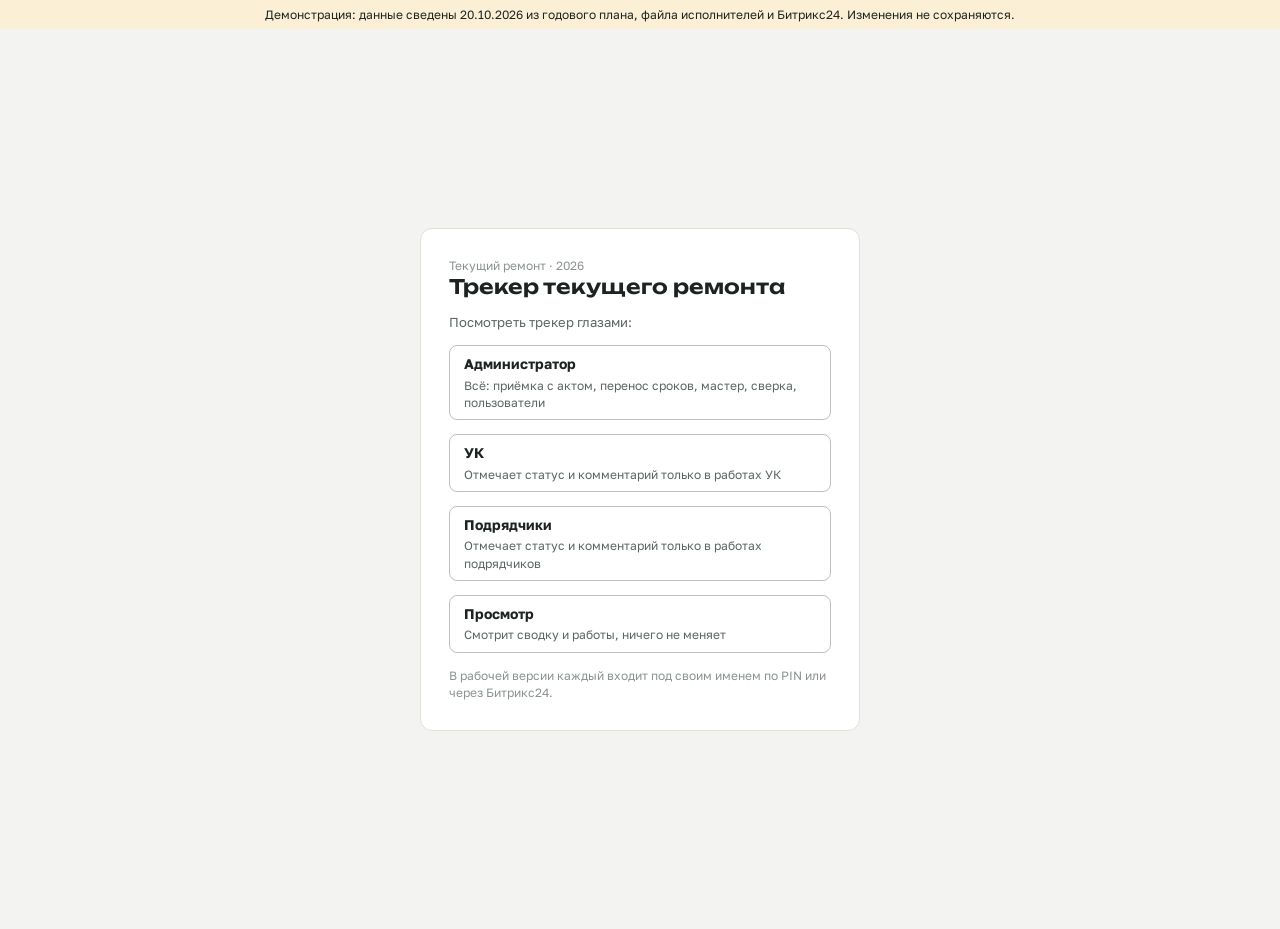
==== gas/Index.html @ 3326c610 "Сводка: стадии работ, где проблемы и кто отстаёт - «Где мы сейчас»: % выполнения и шесть стадий по х" ====
<!DOCTYPE html>
<html lang="ru">
<head>
<base target="_top">
<meta charset="utf-8">
<meta name="viewport" content="width=device-width, initial-scale=1">
<title>Трекер текущего ремонта</title>
<link rel="stylesheet" href="https://fonts.googleapis.com/css2?family=Golos+Text:wght@400;500;600;700&family=Unbounded:wght@500;600&display=swap">
<style>
/* Layout: шапка с вкладками; «Сводка» сверху вниз отвечает на вопросы: где мы (стадии) → где проблемы → когда (месяцы) → кто отстаёт → где (адреса, виды работ); «Работы» — список с быстрыми фильтрами по стадиям, детали в боковой панели */
:root{
  --bg:#f3f4f2; --surface:#fff; --surface-2:#eceeea; --line:#dde1da; --line-strong:#bcc2b8;
  --fg:#1d2420; --muted:#5b665f; --faint:#8a948d;
  --accent:#1f5f8b; --accent-ink:#fff; --accent-soft:#dde9f2;
  /* стадии: метка на графике · текст · подложка. Палитра проверена на различимость соседних стадий, в том числе при дальтонизме */
  --todo:#8b939b; --todo-ink:#4f5860; --todo-bg:#eceef0;
  --prog:#1859a6; --prog-ink:#164f93; --prog-bg:#e1ebf7;
  --noact:#d29b00; --noact-ink:#7f5b00; --noact-bg:#faf0d2;
  --done:#2e7d3a; --done-ink:#256b30; --done-bg:#e0f1e2;
  --winter:#8a5cc2; --winter-ink:#6d45a6; --winter-bg:#efe8f8;
  --attn:#c0392b; --attn-ink:#a8321f; --attn-bg:#fbe5e1;
  --cancel:#a3a8a4; --cancel-ink:#6b716d; --cancel-bg:#eceeec;
  --ex-pto:#4f5f6b; --ex-own:#a9530b; --ex-none:#8a948d;
  --banner:#fbefd6;
  --shadow:0 10px 40px rgba(20,30,25,.18);
  --f-display:"Unbounded","Golos Text",system-ui,sans-serif;
  --f-body:"Golos Text",system-ui,-apple-system,"Segoe UI",Roboto,sans-serif;
}
@media (prefers-color-scheme:dark){:root{
  --bg:#141917; --surface:#1c2320; --surface-2:#252d29; --line:#2f3833; --line-strong:#47524b;
  --fg:#e5ebe7; --muted:#a3ada7; --faint:#77827b; --accent:#6fb0de; --accent-ink:#0d1b25; --accent-soft:#1d3342;
  --todo:#5d6772; --todo-ink:#b4bcc4; --todo-bg:#2a3036; --prog:#4893e3; --prog-ink:#8ec0f5; --prog-bg:#1b2f47;
  --noact:#cfa22e; --noact-ink:#f0cc6a; --noact-bg:#3a2f12; --done:#2a8040; --done-ink:#7fd08c; --done-bg:#1b3520;
  --winter:#8f74d8; --winter-ink:#c4b2f2; --winter-bg:#2c2540; --attn:#d95a49; --attn-ink:#ff9b8c; --attn-bg:#3d1f1b;
  --cancel:#6f7672; --cancel-ink:#a4aba7; --cancel-bg:#2a302c; --ex-pto:#a9b8c3; --ex-own:#f3a35e; --ex-none:#77827b;
  --banner:#3a2d12; --shadow:0 10px 40px rgba(0,0,0,.5); color-scheme:dark}}
*{box-sizing:border-box}
html,body{margin:0}
body{background:var(--bg);color:var(--fg);font:14px/1.45 var(--f-body)}
button,select,input,textarea{font:inherit;color:inherit}
:focus-visible{outline:2px solid var(--accent);outline-offset:2px}
.num{font-variant-numeric:tabular-nums}
.muted{color:var(--muted)} .faint{color:var(--faint)}
[hidden]{display:none!important}

/* shell */
.bar{position:sticky;top:0;z-index:5;background:var(--surface);border-bottom:1px solid var(--line)}
.bar-in{max-width:1200px;margin:0 auto;padding:0 16px;display:flex;align-items:center;gap:16px;min-height:56px}
.brand{font-family:var(--f-display);font-weight:600;font-size:15px;white-space:nowrap}
.tabs{display:flex;gap:2px;overflow-x:auto;flex:1;min-width:0;scrollbar-width:none}
.tabs button{border:0;background:none;padding:18px 12px 16px;cursor:pointer;color:var(--muted);font-weight:500;border-bottom:2px solid transparent;white-space:nowrap}
.tabs button[aria-selected="true"]{color:var(--fg);border-bottom-color:var(--fg)}
.who{display:flex;align-items:center;gap:10px;white-space:nowrap;font-size:13px}
.role{font-size:11px;font-weight:600;padding:2px 8px;border-radius:999px;background:var(--surface-2);color:var(--muted)}
.linkbtn{border:0;background:none;color:var(--accent);cursor:pointer;padding:2px;font-size:13px}
main{max-width:1200px;margin:0 auto;padding:20px 16px 48px}
@media (max-width:720px){.brand{display:none}.who .nm,.who .role{display:none}.bar-in{gap:8px}.tabs button{padding:18px 9px 16px}}

.btn{border:1px solid var(--line-strong);background:var(--surface);padding:8px 14px;border-radius:8px;cursor:pointer;font-weight:500}
.btn.primary{background:var(--accent);border-color:var(--accent);color:var(--accent-ink)}
.btn:disabled{opacity:.55;cursor:not-allowed}
.field{display:flex;flex-direction:column;gap:4px;font-size:12px;color:var(--muted);min-width:0}
.field input,.field select,.field textarea,.ctl{padding:8px 10px;border:1px solid var(--line-strong);border-radius:8px;background:var(--bg);color:var(--fg);width:100%;min-width:0}
.field textarea{min-height:84px;resize:vertical}

/* login */
.login{min-height:100vh;display:grid;place-items:center;padding:16px}
.login-card{width:100%;max-width:360px;background:var(--surface);border:1px solid var(--line);border-radius:12px;padding:28px;display:flex;flex-direction:column;gap:14px}
.login h1{font-family:var(--f-display);font-weight:600;font-size:20px;margin:0;line-height:1.2}
.err{color:var(--attn-ink);font-size:13px;min-height:18px}
.hint{font-size:12px;color:var(--faint)}

/* цвета стадий и исполнителей: --c метка, --ci текст, --cb подложка */
.g-todo{--c:var(--todo);--ci:var(--todo-ink);--cb:var(--todo-bg)} .g-prog{--c:var(--prog);--ci:var(--prog-ink);--cb:var(--prog-bg)}
.g-noact{--c:var(--noact);--ci:var(--noact-ink);--cb:var(--noact-bg)} .g-done{--c:var(--done);--ci:var(--done-ink);--cb:var(--done-bg)}
.g-winter{--c:var(--winter);--ci:var(--winter-ink);--cb:var(--winter-bg)} .g-attn{--c:var(--attn);--ci:var(--attn-ink);--cb:var(--attn-bg)}
.g-cancel{--c:var(--cancel);--ci:var(--cancel-ink);--cb:var(--cancel-bg)}
.e-pto{--ci:var(--ex-pto)} .e-own{--ci:var(--ex-own)} .e-none{--ci:var(--ex-none)}
.fill{background:var(--c)}
.pill{display:inline-flex;align-items:center;gap:6px;border-radius:999px;padding:3px 10px;font-size:12px;font-weight:600;white-space:nowrap;color:var(--ci);background:var(--cb)}
.pill.dot::before{content:"";width:8px;height:8px;border-radius:50%;background:var(--c)}
.tag{font-size:11px;font-weight:600;color:var(--ci)}
.chkpill{font-size:10px;font-weight:600;border:1px dashed var(--line-strong);color:var(--muted);border-radius:999px;padding:0 7px;white-space:nowrap}
.bad{color:var(--attn-ink);font-weight:600}

/* сводка */
.head{display:flex;flex-wrap:wrap;justify-content:space-between;align-items:baseline;gap:8px 16px;margin-bottom:16px}
.head h2{font-family:var(--f-display);font-weight:500;font-size:20px;margin:0}
.seg{display:inline-flex;border:1px solid var(--line-strong);border-radius:8px;overflow:hidden;flex-wrap:wrap}
.seg button{border:0;background:transparent;padding:6px 12px;cursor:pointer;font-size:13px}
.seg button[aria-pressed="true"]{background:var(--fg);color:var(--bg)}
.card{background:var(--surface);border:1px solid var(--line);border-radius:10px;padding:16px;min-width:0}
.card+.card,.grid2+.card,.card+.grid2,.grid2+.grid2{margin-top:12px}
.card h3{margin:0;font-size:15px;font-weight:600;display:flex;flex-wrap:wrap;justify-content:space-between;align-items:baseline;gap:4px 12px}
.card h3 span{font-weight:400;color:var(--muted);font-size:12px}
.card .sub{font-size:12px;color:var(--muted);margin:2px 0 12px}
.grid2{display:grid;grid-template-columns:repeat(2,minmax(0,1fr));gap:12px}
.grid2>.card{margin-top:0}
@media (max-width:860px){.grid2{grid-template-columns:1fr}}
.hero-top{display:flex;flex-wrap:wrap;justify-content:space-between;align-items:flex-end;gap:8px 20px;margin:10px 0 14px}
.hero-l{display:flex;align-items:baseline;gap:12px;flex-wrap:wrap}
.hero-big{font-family:var(--f-display);font-size:34px;font-weight:500;line-height:1;font-variant-numeric:tabular-nums}
.hero-txt{font-size:14px;max-width:60ch}
.money{font-size:12px;color:var(--muted)}
.pipe{display:flex;gap:2px;height:28px}
.pipe span{min-width:4px;background:var(--c)}
.pipe span:first-child{border-radius:6px 0 0 6px} .pipe span:last-child{border-radius:0 6px 6px 0}
.pipe .gap{flex:0 0 8px;background:transparent;min-width:0}
.stages{display:grid;grid-template-columns:repeat(4,minmax(0,1fr)) repeat(2,minmax(0,.85fr));column-gap:22px;row-gap:10px;margin-top:12px}
.stage{position:relative;text-align:left;border:1px solid var(--line);background:var(--surface);border-radius:10px;padding:10px 12px;cursor:pointer;display:flex;flex-direction:column;gap:1px;min-width:0}
.stage:hover{border-color:var(--c)}
.stage.side{border-style:dashed}
.stage.arrow::after{content:"→";position:absolute;right:-18px;top:50%;transform:translateY(-50%);color:var(--faint);font-size:15px}
.stage .sh{display:flex;align-items:center;gap:6px;font-size:12px;font-weight:600;color:var(--ci)}
.stage .sh i{width:10px;height:10px;border-radius:3px;background:var(--c);flex:none}
.stage .sn{font-family:var(--f-display);font-size:24px;font-weight:500;font-variant-numeric:tabular-nums;line-height:1.2}
.stage .sp{font-size:12px;color:var(--muted)}
.stage .sx{font-size:12px;font-weight:600;color:var(--attn-ink);min-height:18px}
.stage .sx.ok{color:var(--muted);font-weight:400}
@media (max-width:900px){.stages{grid-template-columns:repeat(2,minmax(0,1fr));column-gap:10px}.stage.arrow::after{display:none}}
.note{font-size:12px;color:var(--faint);margin:10px 0 0}
.plist{list-style:none;margin:0;padding:0}
.plist li{display:grid;grid-template-columns:4px 56px minmax(0,1fr) auto;gap:12px;align-items:center;padding:10px 10px 10px 0;border-top:1px solid var(--line);cursor:pointer}
.plist li:first-child{border-top:0}
.plist li:hover{background:var(--surface-2)}
.plist .sv{align-self:stretch;border-radius:2px;background:var(--c)}
.plist .pn{font-family:var(--f-display);font-size:20px;font-weight:500;text-align:right;font-variant-numeric:tabular-nums}
.plist .pt{min-width:0} .plist .pt b{display:block;font-size:13px;font-weight:600} .plist .pt span{font-size:12px;color:var(--muted)}
.plist .pa{font-size:12px;color:var(--accent);white-space:nowrap}
.sev-high{--c:var(--attn)} .sev-mid{--c:var(--noact)} .sev-low{--c:var(--todo)}
@media (max-width:560px){.plist .pa{display:none}.plist li{grid-template-columns:4px 44px minmax(0,1fr);gap:10px}}
.mrow{display:grid;grid-template-columns:168px minmax(0,1fr) 104px;gap:10px;align-items:center;padding:6px 4px;cursor:pointer;border-radius:6px}
.mrow:hover{background:var(--surface-2)}
.mrow .ml{font-size:13px;display:flex;align-items:center;gap:6px;white-space:nowrap;min-width:0}
.mb{font-size:10px;font-weight:600;padding:1px 7px;border-radius:999px;font-style:normal}
.mb.late{color:var(--attn-ink);background:var(--attn-bg)} .mb.now{color:var(--prog-ink);background:var(--prog-bg)}
.mb.ok{color:var(--done-ink);background:var(--done-bg)} .mb.next{color:var(--muted);background:var(--surface-2)} .mb.wait{color:var(--noact-ink);background:var(--noact-bg)}
.mrow .mv{font-size:12px;color:var(--muted);text-align:right;font-variant-numeric:tabular-nums}
@media (max-width:560px){.mrow{grid-template-columns:120px minmax(0,1fr) 72px}.mrow .mv span{display:none}}
.stack{display:flex;gap:2px;height:14px}
.stack span{height:100%;min-width:3px;background:var(--c)}
.stack span:first-child{border-radius:4px 0 0 4px} .stack span:last-child{border-radius:0 4px 4px 0} .stack span:only-child{border-radius:4px}
.legend{display:flex;flex-wrap:wrap;gap:4px 12px;margin-top:10px;font-size:11px;color:var(--muted)}
.legend i{display:inline-block;width:9px;height:9px;border-radius:2px;margin-right:4px;vertical-align:-1px;background:var(--c)}
.tscroll{overflow-x:auto;margin:0 -4px}
.wt{width:100%;border-collapse:collapse;font-size:13px;min-width:780px}
.wt th{font-size:11px;font-weight:600;color:var(--muted);text-align:right;padding:6px 8px;border-bottom:1px solid var(--line);white-space:nowrap;vertical-align:bottom}
.wt th i{display:inline-block;width:8px;height:8px;border-radius:2px;background:var(--c);margin-right:4px}
.wt th:first-child,.wt td:first-child{text-align:left}
.wt td{padding:8px;border-bottom:1px solid var(--line);text-align:right;font-variant-numeric:tabular-nums;white-space:nowrap}
.wt tbody tr{cursor:pointer} .wt tbody tr:hover{background:var(--surface-2)}
.wt .z{color:var(--faint)}
@media (max-width:640px){.wt{min-width:0}.wt .st{display:none}.wt th,.wt td{padding:8px 5px}.wt th,.wt td:first-child{white-space:normal}.wt .pbar{gap:6px}.wt .pbar i{width:30px}}
.pbar{display:inline-flex;align-items:center;gap:8px} .pbar i{display:inline-block;width:64px;height:6px;border-radius:3px;background:var(--surface-2);overflow:hidden}
.pbar i b{display:block;height:100%;background:var(--done)}
.hbar{display:grid;grid-template-columns:minmax(0,170px) minmax(0,1fr) 34px;gap:10px;align-items:center;padding:5px 0;cursor:pointer}
.hbar .lbl{font-size:13px;white-space:nowrap;overflow:hidden;text-overflow:ellipsis}
.hbar:hover .lbl{color:var(--accent)}
.hbar .tr{height:10px}
.hbar .tr i{display:block;height:100%;background:var(--attn);border-radius:0 4px 4px 0;min-width:3px}
.hbar .val{font-size:12px;text-align:right;color:var(--muted);font-variant-numeric:tabular-nums}
.alist{list-style:none;margin:0;padding:0}
.alist li{display:flex;justify-content:space-between;gap:10px;padding:8px 0;border-top:1px solid var(--line);cursor:pointer;align-items:center}
.alist li:first-child{border-top:0}
.alist li:hover .a{color:var(--accent)}
.alist .a{font-weight:500;min-width:0;overflow:hidden;text-overflow:ellipsis;white-space:nowrap}
.alist .m{font-size:12px;color:var(--muted);white-space:nowrap}
@media (max-width:560px){.hbar{grid-template-columns:minmax(0,120px) minmax(0,1fr) 30px}.alist li{flex-direction:column;align-items:flex-start;gap:4px}.alist .a{max-width:100%}}
.tip{position:fixed;z-index:30;pointer-events:none;background:var(--fg);color:var(--bg);font-size:12px;padding:5px 8px;border-radius:6px;white-space:nowrap}

.hrow{display:flex;flex-wrap:wrap;justify-content:space-between;align-items:center;gap:8px 12px}

/* работы */
.filters{display:flex;flex-wrap:wrap;gap:8px;align-items:center;margin-bottom:10px}
.filters .ctl{width:auto;flex:0 1 auto}
.filters .search{flex:1 1 220px}
.chips{display:flex;flex-wrap:wrap;gap:6px;margin:0 0 10px}
.chip{display:inline-flex;align-items:center;gap:6px;border:1px solid var(--line-strong);background:var(--surface);border-radius:999px;padding:4px 10px;font-size:12px;cursor:pointer;color:var(--fg)}
.chip i{width:8px;height:8px;border-radius:50%;background:var(--c)}
.chip b{font-weight:600;font-variant-numeric:tabular-nums;color:var(--muted)}
.chip[aria-pressed="true"]{background:var(--fg);color:var(--bg);border-color:var(--fg)} .chip[aria-pressed="true"] b{color:var(--bg)}
.fpills{display:flex;flex-wrap:wrap;gap:6px;margin:0 0 10px}
.fpill{display:inline-flex;align-items:center;gap:4px;font-size:12px;background:var(--accent-soft);color:var(--fg);border-radius:999px;padding:3px 4px 3px 10px}
.fpill button{border:0;background:none;cursor:pointer;color:var(--muted);font-size:15px;line-height:1;padding:0 5px}
.chk{display:inline-flex;gap:6px;align-items:center;font-size:13px;cursor:pointer;user-select:none}
.count{display:flex;justify-content:space-between;align-items:center;gap:8px;font-size:13px;color:var(--muted);margin-bottom:8px}
.list{background:var(--surface);border:1px solid var(--line);border-radius:10px;overflow:hidden}
.wr{display:grid;grid-template-columns:4px minmax(0,1fr) auto;gap:12px;align-items:center;padding:10px 14px 10px 0;border-top:1px solid var(--line);cursor:pointer}
.wr:first-child{border-top:0}
.wr:hover{background:var(--surface-2)}
.wr .sev{align-self:stretch;background:var(--c)}
.wr .a{font-weight:600;font-size:13px}
.wr .w{color:var(--muted);font-size:13px;overflow:hidden;text-overflow:ellipsis;white-space:nowrap}
.wr .r{display:flex;flex-direction:column;align-items:flex-end;gap:3px}
.wr .od{font-size:11px;color:var(--attn-ink);font-weight:600}
.wr .al{font-size:11px;color:var(--noact-ink);font-weight:600}
.lock{font-size:11px;color:var(--faint)}
.more{display:block;width:100%;padding:12px;border:0;border-top:1px solid var(--line);background:none;color:var(--accent);cursor:pointer;font-weight:500}
.empty{padding:32px;text-align:center;color:var(--muted)}

/* панель работы */
.scrim{position:fixed;inset:0;background:rgba(10,15,12,.35);z-index:20}
.drawer{position:fixed;top:0;right:0;bottom:0;width:min(460px,100%);background:var(--surface);z-index:21;box-shadow:var(--shadow);display:flex;flex-direction:column}
.dh{display:flex;justify-content:space-between;align-items:flex-start;gap:12px;padding:18px 20px;border-bottom:1px solid var(--line)}
.dh h3{margin:0;font-size:16px;line-height:1.3}
.dh .x{border:0;background:none;font-size:22px;line-height:1;cursor:pointer;color:var(--muted);padding:0 4px}
.db{padding:18px 20px;overflow-y:auto;display:flex;flex-direction:column;gap:16px;flex:1}
.steps{display:flex;list-style:none;margin:0;padding:0;gap:4px}
.steps li{flex:1;font-size:11px;color:var(--faint);text-align:center;position:relative;padding-top:12px}
.steps li::before{content:"";position:absolute;top:0;left:0;right:0;height:6px;border-radius:3px;background:var(--surface-2)}
.steps li.past::before,.steps li.cur::before{background:var(--c)}
.steps li.cur{color:var(--fg);font-weight:600}
.stop{border-radius:10px;padding:10px 12px;font-size:13px;background:var(--cb);color:var(--ci)}
.dl{display:grid;grid-template-columns:110px minmax(0,1fr);gap:6px 12px;font-size:13px;margin:0}
.dl dt{color:var(--muted)} .dl dd{margin:0;word-break:break-word}
.box{border:1px solid var(--line);border-radius:10px;padding:14px;display:flex;flex-direction:column;gap:12px}
.box.chkbox{border-style:dashed;border-color:var(--line-strong);background:var(--surface-2)}
.box h4{margin:0;font-size:13px}
.hist{list-style:none;margin:0;padding:0;font-size:12px;display:flex;flex-direction:column;gap:6px;color:var(--muted)}
.df{padding:14px 20px;border-top:1px solid var(--line);display:flex;gap:8px;align-items:center}
.df .msg{font-size:12px;color:var(--muted);margin-left:auto}

/* вопросы, журнал, пользователи */
.ilist{list-style:none;margin:0;padding:0}
.ilist li{display:grid;grid-template-columns:22px minmax(0,1fr);gap:10px;padding:14px 16px;border-top:1px solid var(--line)}
.ilist li:first-child{border-top:0}
.ilist .t{font-size:13px}
.ilist .done .t{color:var(--faint);text-decoration:line-through}
.ilist .meta{font-size:12px;color:var(--muted);margin-top:4px;display:flex;flex-wrap:wrap;gap:4px 12px}
.loglist li{grid-template-columns:minmax(0,1fr)}
.utable{width:100%;border-collapse:collapse;font-size:13px}
.utable th,.utable td{text-align:left;padding:10px 14px;border-top:1px solid var(--line)}
.utable th{font-size:11px;text-transform:uppercase;letter-spacing:.05em;color:var(--muted);border-top:0}
.uform{display:grid;grid-template-columns:repeat(5,minmax(0,1fr)) auto;gap:10px;align-items:end;margin-top:12px}
@media (max-width:760px){.uform,#qf{grid-template-columns:1fr 1fr!important}}
.toast{position:fixed;left:50%;bottom:20px;transform:translateX(-50%);background:var(--fg);color:var(--bg);padding:8px 14px;border-radius:8px;font-size:13px;z-index:40}
.demo{background:var(--banner);color:var(--fg);font-size:12px;text-align:center;padding:6px 16px}
@media (prefers-reduced-motion:reduce){*{transition:none!important}}
</style>
</head>
<body>
<div id="root"></div>
<div class="tip" id="tip" hidden></div>
<script>window.BOOT=<?!= BOOT ?>;</script>
<script>
(function(){
"use strict";
/* ---------- справочники ---------- */
// стадии работы по ходу: не начато → в работе → выполнено, ждёт акта → принято с актом; вне хода: на зиму, нужно решение, снято
const GROUPS=[
  ["todo","Не начато",["Не начато","Передано исполнителю"]],
  ["prog","В работе",["В работе","На контроле","Материал заказан"]],
  ["noact","Выполнено, ждёт акта",["Выполнено, акта нет"]],
  ["done","Принято с актом",["Принято, акт есть"]],
  ["winter","Отложено на зиму",["Отложено на зиму"]],
  ["attn","Нужно решение",["Нужно решение","Требует уточнения","Нет статуса","Вопрос капремонта","Голосование ОСС"]],
  ["cancel","Снято с плана",["Снято"]]];
const ORDER=["todo","prog","noact","done","winter","attn"];
const SHORT={todo:"Не начато",prog:"В работе",noact:"Ждёт акта",done:"Принято",winter:"На зиму",attn:"Нужно решение",cancel:"Снято"};
const G_OF={}; GROUPS.forEach(g=>g[2].forEach(s=>G_OF[s]=g[0]));
const G_NAME={}; GROUPS.forEach(g=>G_NAME[g[0]]=g[1]);
const ADMIN_ONLY=["Принято, акт есть","Снято"];
const EXS=["УК","Подрядчики","Не распределено"];
const EX_CLS={"Подрядчики":"e-pto","УК":"e-own","Не распределено":"e-none"};
const MN=["Январь","Февраль","Март","Апрель","Май","Июнь","Июль","Август","Сентябрь","Октябрь","Ноябрь","Декабрь"];
const MNG=["января","февраля","марта","апреля","мая","июня","июля","августа","сентября","октября","ноября","декабря"];
const mfrom=m=>{const p=String(m||"").split("-");return p.length===2?MNG[+p[1]-1]:m||"";};
const mname=m=>{const p=String(m||"").split("-");return p.length===2?MN[+p[1]-1]+(p[0]!==String(new Date().getFullYear())?" "+p[0]:""):m||"—";};
const mend=m=>{const p=m.split("-");if(p.length!==2)return"";const d=new Date(+p[0],+p[1],0);return p[0]+"-"+p[1]+"-"+String(d.getDate()).padStart(2,"0");};
const mshift=(m,k)=>{const p=m.split("-");const d=new Date(+p[0],+p[1]-1+k,1);return d.getFullYear()+"-"+String(d.getMonth()+1).padStart(2,"0");};
let MONTHS=[];
function buildMonths(){const set=new Set(S.items.map(i=>i.month).filter(Boolean));const cur=TODAY.slice(0,7);for(let k=-1;k<=3;k++)set.add(mshift(cur,k));
  MONTHS=[...set].sort().map(m=>[m,mname(m)]);}
const ROLES=["Администратор","УК","Подрядчики","Просмотр"];
const pad=n=>String(n).padStart(2,"0");
const TODAY=(d=>d.getFullYear()+"-"+pad(d.getMonth()+1)+"-"+pad(d.getDate()))(new Date());

const esc=s=>s==null?"":String(s).replace(/[&<>"']/g,c=>({"&":"&amp;","<":"&lt;",">":"&gt;",'"':"&quot;","'":"&#39;"}[c]));
const money=n=>n?Math.round(n).toLocaleString("ru-RU")+" ₽":"—";
const mshort=n=>n>=1e6?(n/1e6).toLocaleString("ru-RU",{maximumFractionDigits:1})+" млн ₽":n>=1e3?Math.round(n/1e3)+" тыс ₽":money(n);
const plural=(n,a,b,c)=>{const m=n%10,h=n%100;return m===1&&h!==11?a:m>=2&&m<=4&&(h<12||h>14)?b:c;};
const days=(a,b)=>Math.round((new Date(b+"T00:00:00")-new Date(a+"T00:00:00"))/864e5);
const when=ms=>{if(!ms)return"";const d=new Date(ms);return pad(d.getDate())+"."+pad(d.getMonth()+1)+" "+pad(d.getHours())+":"+pad(d.getMinutes());};
const $=id=>document.getElementById(id);

/* ---------- сервер: Apps Script или демо ---------- */
const REAL=typeof google!=="undefined"&&google.script&&google.script.run;
const BOOT=window.BOOT||null, IN_BX=!!(BOOT&&BOOT.bitrix);
function call(fn,...args){
  if(REAL)return new Promise((res,rej)=>google.script.run.withSuccessHandler(res).withFailureHandler(e=>rej(e&&e.message?e:new Error(String(e))))[fn](...args));
  return new Promise((res,rej)=>setTimeout(()=>{try{res(JSON.parse(JSON.stringify(DEMO[fn](...args))));}catch(e){rej(e);}},120));
}
const DEMO=(function(){
  const seed=window.DEMO_SEED; if(!seed)return {};
  const users=[{name:"Администратор",role:"Администратор",active:true},{name:"Филимонов",role:"УК",active:true},{name:"ПТО (подрядчики)",role:"Подрядчики",active:true},{name:"Руководитель",role:"Просмотр",active:true}];
  const items=seed.items.map(x=>Object.assign({note:"",at:null,by:"",act:"",doneAt:null,month0:x.month},x));
  const issues=seed.issues.map((x,i)=>({num:i+1,text:x.text,resp:x.resp,term:x.term,ref:x.ref||"",done:false}));
  const log=[]; let rev=1; const sess={};
  const auth=t=>{const u=sess[t];if(!u)throw new Error("SESSION_EXPIRED");return u;};
  const can=(u,it)=>u.role==="Администратор"||(u.role==="УК"&&it.ex==="УК")||(u.role==="Подрядчики"&&it.ex==="Подрядчики");
  const L=(u,it,what,from,to)=>log.unshift({at:Date.now(),by:u.name,key:it.key,addr:it.addr,work:it.work,what,from:String(from==null?"":from),to:String(to==null?"":to)});
  return{
    getLoginNames:()=>users.filter(u=>u.active).map(u=>u.name),
    login(name,pin){const u=users.find(x=>x.name===name&&x.active);if(!u||pin!=="1111")throw new Error("Неверное имя или PIN.");const t="t"+Math.random();sess[t]={name:u.name,role:u.role};return{token:t,user:sess[t]};},
    logout(t){delete sess[t];return true;},
    bootstrap(t){return{user:auth(t),rev,asof:seed.generated,items,issues,log:log.slice(0,60)};},
    getRev(t){auth(t);return rev;},
    updateWork(t,key,p){const u=auth(t),it=items.find(x=>x.key===key),adm=u.role==="Администратор";if(!can(u,it))throw new Error("У вас нет прав менять эту работу.");
      const now=Date.now(),DONE=["Выполнено, акта нет","Принято, акт есть"];
      if(["ex","month","fsum","act","master","check"].some(k=>p[k]!=null)&&!adm)throw new Error("Исполнителя, месяц, факт и акт меняет только администратор.");
      if(p.status!=null&&p.status!==it.status){if(!adm&&(ADMIN_ONLY.includes(p.status)||ADMIN_ONLY.includes(it.status)))throw new Error("Принимает работу и снимает её с плана только администратор.");
        L(u,it,"Статус",it.status,p.status);if(DONE.includes(p.status)&&!DONE.includes(it.status))it.doneAt=now;if(!DONE.includes(p.status))it.doneAt=null;it.status=p.status;}
      if(p.note!=null&&p.note.trim()!==it.note){L(u,it,"Комментарий",it.note,p.note.trim());it.note=p.note.trim();}
      if(p.ex!=null&&p.ex!==it.ex){L(u,it,"Исполнитель",it.ex,p.ex);it.ex=p.ex;}
      if(p.month!=null&&p.month!==it.month){L(u,it,"Перенос срока",it.month,p.month);it.month0=it.month0||it.month;it.month=p.month;}
      if(p.fsum!=null&&String(p.fsum)!==String(it.fsum||"")){L(u,it,"Факт, ₽",it.fsum,p.fsum);it.fsum=p.fsum===""?null:Number(p.fsum);}
      if(p.act!=null&&p.act.trim()!==(it.act||"")){L(u,it,"Акт",it.act,p.act.trim());it.act=p.act.trim();}
      if(p.master!=null&&p.master.trim()!==(it.master||"")){L(u,it,"Мастер участка",it.master,p.master.trim());it.master=p.master.trim();}
      if(p.check!=null&&p.check!==(it.check||"")){L(u,it,"Сверка",it.check,p.check||"сверено");it.check=p.check;}
      it.at=now;it.by=u.name;rev++;return it;},
    getHistory(t,key){auth(t);return log.filter(l=>l.key===key);},
    addWork(t,w){const u=auth(t);if(u.role!=="Администратор")throw new Error("Только администратор.");if(!w.addr||!w.work)throw new Error("Укажите адрес и вид работы.");
      const it={key:"n"+Date.now(),row:null,month:w.month,addr:w.addr,uk:w.uk||"",work:w.work,cat:"Добавлено вручную",basis:w.basis||"",sum:Number(w.sum)||null,fsum:null,ex:w.ex,status:"Не начато",note:"",src:"",kr:"",at:Date.now(),by:u.name};
      items.push(it);log.unshift({at:it.at,by:u.name,key:it.key,addr:it.addr,work:it.work,what:"Добавлена работа",from:"",to:it.ex});rev++;return it;},
    addIssue(t,q){const u=auth(t);if(u.role!=="Администратор")throw new Error("Только администратор.");issues.push({num:issues.length+1,text:q.text,resp:q.resp||"",term:q.term||"",ref:"",done:false});rev++;return issues;},
    setIssue(t,num,done){const u=auth(t);if(u.role!=="Администратор")throw new Error("Только администратор.");const i=issues.find(x=>x.num===num);i.done=done;i.by=u.name;i.at=Date.now();rev++;return true;},
    listUsers(t){auth(t);return users.map(u=>Object.assign({hasPin:true,bxId:""},u));},
    saveUser(t,u){auth(t);const ex=users.find(x=>x.name===(u.oldName||u.name));if(ex)Object.assign(ex,{name:u.name,role:u.role,active:u.active,bxId:u.bxId||""});else users.push({name:u.name,role:u.role,active:u.active,bxId:u.bxId||""});return this.listUsers(t);}
  };
})();

/* ---------- состояние ---------- */
let S={token:null,user:null,items:[],issues:[],log:[],rev:0,asof:""};
let V={tab:"dash",scope:"mine",q:"",month:"",ex:"",show:"open",flag:"",addr:"",cat:"",master:"",uk:"",limit:40,drawer:null,who:"ex"};
const RESET={q:"",month:"",ex:"",show:"open",flag:"",addr:"",cat:"",master:"",uk:"",limit:40};
const isDone=i=>i.g==="done"||i.g==="noact";
// быстрые отборы в списке работ
const SHOWS=[["open","Открытые"],["od","Просроченные"],["attn","Нужно решение"],["todo","Не начато"],["prog","В работе"],["noact","Ждёт акта"],["done","Принято"],["winter","На зиму"],["cancel","Снято"],["all","Все"]];
const showOK=(i,s)=>s==="all"||(s==="open"?!i.closed:s==="od"?i.overdue>0:i.g===s);
const FLAGS={
  od:["только просроченные",i=>i.overdue>0],
  actlate:["акт задерживается с прошлых месяцев",i=>i.actlate],
  chk:["требуют сверки источников",i=>!!i.check],
  bxstale:["выполнено, а в Битрикс24 «Запланировано»",i=>isDone(i)&&i.bxStage==="Запланировано"],
  nobx:["нет карточки в Битрикс24",i=>!i.bxStage&&!i.bxDates]};
// разрезы таблицы «Кто отстаёт»: заголовок, значение, как показать, подпись вкладки
const WHO={
  ex:["Исполнитель",i=>i.ex,k=>k,"Исполнители"],
  master:["Мастер участка",i=>i.master||"—",k=>k==="—"?"Мастер не назначен":k,"Мастера"],
  uk:["Управляющая компания",i=>i.uk||"—",k=>k==="—"?"Не указана":k,"Упр. компании"]};
const PROB_GO={todo_od:{show:"todo",flag:"od"},prog_od:{show:"prog",flag:"od"},attn:{show:"attn"},actlate:{show:"noact",flag:"actlate"},
  nomaster:{show:"open",master:"—"},noex:{show:"open",ex:"Не распределено"},chk:{show:"all",flag:"chk"},bxstale:{show:"all",flag:"bxstale"}};
try{const s=JSON.parse(sessionStorage.getItem("trk")||"null");if(s){S.token=s.token;S.user=s.user;}}catch(e){}
const saveSess=()=>{try{sessionStorage.setItem("trk",JSON.stringify({token:S.token,user:S.user}));}catch(e){}};

const isAdmin=()=>S.user&&S.user.role==="Администратор";
const myEx=()=>S.user&&(S.user.role==="УК"||S.user.role==="Подрядчики")?S.user.role:null;
const canEdit=it=>!!S.user&&(isAdmin()||it.ex===myEx());
function enrich(it){const g=G_OF[it.status]||"attn";const closed=g==="done"||g==="noact"||g==="cancel"||g==="winter";const e=mend(it.month||"");
  return Object.assign(it,{g,closed,moved:it.month0&&it.month0!==it.month,overdue:!closed&&e&&e<TODAY?days(e,TODAY):0,actlate:g==="noact"&&!!e&&e<TODAY});}

function toast(t){const el=document.createElement("div");el.className="toast";el.textContent=t;document.body.appendChild(el);setTimeout(()=>el.remove(),2600);}
function fail(e){const m=(e&&e.message)||String(e);if(m.indexOf("SESSION_EXPIRED")>=0){S.token=null;saveSess();toast("Сессия закончилась — войдите снова");renderLogin();return;}toast(m);}

/* ---------- вход ---------- */
function renderLogin(){
  if(!REAL)return renderDemoPick();
  $("root").innerHTML=(REAL?"":'<div class="demo">Демо-режим: данные из файла, изменения не сохраняются. PIN для всех — 1111.</div>')+
  '<div class="login"><form class="login-card" id="lf"><div><div class="faint" style="font-size:12px">Текущий ремонт · 2026</div><h1>Трекер текущего ремонта</h1></div>'+
  '<label class="field">Кто вы<select id="ln"><option value="">Загрузка…</option></select></label>'+
  '<label class="field">PIN-код<input id="lp" type="password" inputmode="numeric" autocomplete="current-password" maxlength="8"></label>'+
  '<div class="err" id="le"></div><button class="btn primary" id="lb" type="submit">Войти</button>'+
  '<div class="hint">PIN выдаёт администратор трекера.</div></form></div>';
  if(BOOT&&BOOT.error)$("le").textContent=BOOT.error;
  call("getLoginNames").then(ns=>{$("ln").innerHTML='<option value="">Выберите имя</option>'+ns.map(n=>'<option>'+esc(n)+'</option>').join("");}).catch(e=>{$("le").textContent=e.message;});
  $("lf").addEventListener("submit",ev=>{ev.preventDefault();const n=$("ln").value,p=$("lp").value;
    if(!n||!p){$("le").textContent="Выберите имя и введите PIN.";return;}
    $("lb").disabled=true;$("le").textContent="";
    call("login",n,p).then(r=>{S.token=r.token;S.user=r.user;saveSess();V.scope=myEx()?"mine":"all";load();}).catch(e=>{$("le").textContent=e.message;$("lb").disabled=false;});});
}

/* демо для показа: вместо PIN — выбор, от чьего имени смотреть */
function renderDemoPick(){
  const who=[["Администратор","Администратор","Всё: приёмка с актом, перенос сроков, мастер, сверка, пользователи"],
    ["Филимонов","УК","Отмечает статус и комментарий только в работах УК"],
    ["ПТО (подрядчики)","Подрядчики","Отмечает статус и комментарий только в работах подрядчиков"],
    ["Руководитель","Просмотр","Смотрит сводку и работы, ничего не меняет"]];
  $("root").innerHTML='<div class="demo">Демонстрация: данные сведены 20.10.2026 из годового плана, файла исполнителей и Битрикс24. Изменения не сохраняются.</div>'+
  '<div class="login"><div class="login-card" style="max-width:440px"><div><div class="faint" style="font-size:12px">Текущий ремонт · 2026</div><h1>Трекер текущего ремонта</h1></div>'+
  '<div class="muted" style="font-size:13px">Посмотреть трекер глазами:</div>'+
  who.map(w=>'<button class="btn" type="button" data-demo="'+esc(w[0])+'" style="text-align:left;display:flex;flex-direction:column;gap:2px"><b>'+esc(w[1])+'</b><span class="muted" style="font-size:12px;font-weight:400">'+esc(w[2])+'</span></button>').join("")+
  '<div class="hint">В рабочей версии каждый входит под своим именем по PIN или через Битрикс24.</div></div></div>';
  document.querySelectorAll("[data-demo]").forEach(b=>b.onclick=()=>call("login",b.dataset.demo,"1111").then(r=>{S.token=r.token;S.user=r.user;saveSess();V.scope=myEx()?"mine":"all";V.tab="dash";load();}));
}

/* ---------- загрузка ---------- */
function load(silent){
  return call("bootstrap",S.token).then(d=>{S.user=d.user;saveSess();S.items=d.items.map(enrich);buildMonths();S.issues=d.issues;S.log=d.log;S.rev=d.rev;S.asof=d.asof;
    if(!silent||!$("view"))renderShell();else renderView();}).catch(fail);
}
setInterval(()=>{if(!S.token||document.hidden)return;
  call("getRev",S.token).then(r=>{if(r!==S.rev&&!(V.drawer&&V.drawer.dirty))load(true);}).catch(()=>{});},45000);

/* ---------- каркас ---------- */
function tabs(){const t=[["dash","Сводка"],["works","Работы"],["issues","Вопросы"],["log","Журнал"]];if(isAdmin())t.push(["users","Пользователи"]);return t;}
function renderShell(){
  $("root").innerHTML=(REAL?"":'<div class="demo">Демонстрация: изменения не сохраняются · <button class="linkbtn" id="demoswitch" type="button">сменить роль</button></div>')+
  '<header class="bar"><div class="bar-in"><div class="brand">Текущий ремонт</div><nav class="tabs" role="tablist">'+
  tabs().map(t=>'<button role="tab" data-tab="'+t[0]+'" aria-selected="'+(V.tab===t[0])+'">'+t[1]+'</button>').join("")+
  '</nav><div class="who"><span class="nm">'+esc(S.user.name)+'</span><span class="role">'+esc(S.user.role)+'</span><button class="linkbtn" id="out" type="button"'+(IN_BX?" hidden":"")+'>Выйти</button></div></div></header>'+
  '<main id="view"></main><div id="dr"></div>';
  if($("demoswitch"))$("demoswitch").onclick=()=>{S.token=null;S.user=null;saveSess();renderLogin();};
  $("out").onclick=()=>{call("logout",S.token).catch(()=>{});S.token=null;S.user=null;saveSess();renderLogin();};
  renderView();
}
function renderView(){
  document.querySelectorAll("[data-tab]").forEach(b=>b.setAttribute("aria-selected",b.dataset.tab===V.tab));
  ({dash:renderDash,works:renderWorks,issues:renderIssues,log:renderLog,users:renderUsers}[V.tab]||renderDash)();
  if(V.drawer)renderDrawer();
}
document.addEventListener("click",ev=>{const t=ev.target.closest("[data-tab]");if(t){V.tab=t.dataset.tab;renderView();window.scrollTo(0,0);}});

function scoped(){return S.items.filter(i=>V.scope!=="mine"||!myEx()||i.ex===myEx());}
function scopeSeg(){return myEx()?'<div class="seg" id="scope"><button type="button" data-s="mine" aria-pressed="'+(V.scope==="mine")+'">Мои ('+esc(myEx())+')</button><button type="button" data-s="all" aria-pressed="'+(V.scope!=="mine")+'">Все работы</button></div>':"";}
function bindScope(){const s=$("scope");if(s)s.onclick=e=>{const b=e.target.closest("[data-s]");if(b){V.scope=b.dataset.s;renderView();}};}

/* ---------- сводка ---------- */
// полоса стадий: сегменты по ходу работы, перед «на зиму» и «нужно решение» — промежуток
function stackHtml(list,cls){
  const l=list.filter(i=>i.g!=="cancel"),n=l.length,c=cls||"stack";if(!n)return'<div class="'+c+'"></div>';
  let out="",side=false;
  ORDER.forEach(k=>{const m=l.filter(i=>i.g===k).length;if(!m)return;
    if(c==="pipe"&&(k==="winter"||k==="attn")&&!side&&out){out+='<span class="gap"></span>';side=true;}
    out+='<span class="g-'+k+'" style="flex:'+m+'" data-tip="'+esc(SHORT[k])+': '+m+' ('+Math.round(m*100/n)+'%)"></span>';});
  return'<div class="'+c+'">'+out+'</div>';
}
const dmy=d=>d?d.split("-").reverse().join("."):"";
function renderDash(){
  const all=scoped(),plan=all.filter(i=>i.g!=="cancel"),N=plan.length,cancelN=all.length-N,mine=!!(myEx()&&V.scope==="mine");
  const C={},OD={};ORDER.forEach(k=>{C[k]=plan.filter(i=>i.g===k).length;OD[k]=plan.filter(i=>i.g===k&&i.overdue).length;});
  const pc=n=>N?Math.round(n*100/N):0,doneN=C.noact+C.done,open=plan.filter(i=>!i.closed),actlate=plan.filter(i=>i.actlate).length;
  const sum=plan.reduce((s,i)=>s+(i.sum||0),0),fsum=plan.reduce((s,i)=>s+(i.fsum||0),0),nosum=plan.filter(i=>!i.sum).length;

  // 1. где мы сейчас
  const sx=(n,bad,ok)=>n?'<span class="sx">'+bad+'</span>':'<span class="sx ok">'+ok+'</span>';
  const card=(k,cls,extra)=>'<button type="button" class="stage g-'+k+' '+cls+'" data-go="stage" data-v="'+k+'"><span class="sh"><i></i>'+esc(G_NAME[k])+'</span>'+
    '<span class="sn">'+C[k]+'</span><span class="sp">'+pc(C[k])+'% плана</span>'+extra+'</button>';
  const hero='<section class="card"><h3>Где мы сейчас <span>'+(mine?'ваши работы':'все работы плана')+' по стадиям</span></h3>'+
    '<div class="hero-top"><div class="hero-l"><span class="hero-big">'+pc(doneN)+'%</span><span class="hero-txt">работ выполнено: <b>'+doneN+'</b> из '+N+'. '+
      'Приняты с актом <b>'+C.done+'</b> ('+pc(C.done)+'%), ждут акта '+C.noact+'.</span></div>'+
      '<span class="money">Оценка плана '+mshort(sum)+' · факт '+mshort(fsum)+(nosum?' · без оценки '+nosum+' '+plural(nosum,"работа","работы","работ"):"")+'</span></div>'+
    stackHtml(plan,"pipe")+
    '<div class="stages">'+
      card("todo","flow arrow",sx(OD.todo,OD.todo+" — месяц плана прошёл","в срок"))+
      card("prog","flow arrow",sx(OD.prog,OD.prog+" — дольше плана","в срок"))+
      card("noact","flow arrow",sx(actlate,actlate+" — акт задерживается","акты в срок"))+
      card("done","flow",'<span class="sx ok">работа закрыта</span>')+
      card("winter","side",'<span class="sx ok">перенесено на сезон</span>')+
      card("attn","side",OD.attn?sx(1,OD.attn+" — просрочено"):sx(C.attn,"работа стоит","нет"))+
    '</div><p class="note">Карточки идут по ходу работы: не начато → в работе → выполнено → принято с актом. Пунктиром — работы вне хода: отложенные и остановленные. '+
    (cancelN?'Снято с плана '+cancelN+' — в проценты не входят. ':'')+'Нажмите на карточку, чтобы открыть список.</p></section>';

  // 2. где проблемы
  const P=[["todo_od","high",OD.todo,"Не начаты, хотя месяц плана прошёл","Исполнитель и ПТО: начать или перенести срок"],
    ["prog_od","high",OD.prog,"В работе дольше плана","Мастер: дата завершения и что мешает"],
    ["attn","high",C.attn,"Работа стоит — нужно решение","Руководство и ПТО: решить или снять с плана"],
    ["actlate","mid",actlate,"Выполнены, но нет акта с прошлых месяцев","ПТО: оформить и подписать акты"],
    ["nomaster","mid",open.filter(i=>!i.master).length,"Открытые работы без мастера участка","Назначить ответственного мастера"],
    ["noex","mid",open.filter(i=>i.ex==="Не распределено").length,"Открытые работы без исполнителя","ПТО: решить, УК или подрядчик"],
    ["chk","low",all.filter(i=>i.check).length,"Расходятся план, файл исполнителей и Битрикс24","Администратор: сверить и нажать «Сверено»"],
    ["bxstale","low",plan.filter(FLAGS.bxstale[1]).length,"Выполнено, а в Битрикс24 стадия «Запланировано»","Ответственный за Битрикс24: обновить стадии"]]
    .filter(p=>p[2]&&(!mine||["todo_od","prog_od","attn","actlate"].includes(p[0])));
  const probs='<section class="card"><h3>Где проблемы <span>по важности</span></h3>'+
    '<div class="sub">Красное срывает сроки, жёлтое копится, серое — порядок в данных. Нажмите на строку, чтобы открыть эти работы.</div>'+
    (P.length?'<ul class="plist">'+P.map(p=>'<li class="sev-'+p[1]+'" data-go="prob" data-v="'+p[0]+'" tabindex="0" role="button"><span class="sv"></span><span class="pn">'+p[2]+'</span>'+
      '<span class="pt"><b>'+esc(p[3])+'</b><span>'+esc(p[4])+'</span></span><span class="pa">Показать →</span></li>').join("")+'</ul>':'<div class="empty">Проблем не найдено</div>')+'</section>';

  // 3. по месяцам плана
  const curM=TODAY.slice(0,7);
  const mRows=MONTHS.map(([m,label])=>{const l=all.filter(i=>i.month===m&&i.g!=="cancel");if(!l.length)return"";
    const d=l.filter(isDone).length,op=l.filter(i=>!i.closed).length,na=l.filter(i=>i.g==="noact").length;
    const b=m<curM?(op?'<em class="mb late">просрочен</em>':na?'<em class="mb wait">без акта '+na+'</em>':'<em class="mb ok">закрыт</em>'):m===curM?'<em class="mb now">идёт сейчас</em>':'<em class="mb next">впереди</em>';
    return'<div class="mrow" data-go="month" data-v="'+m+'" tabindex="0" role="button" title="'+esc(label)+': открыто '+op+'"><span class="ml">'+esc(label)+b+'</span>'+stackHtml(l)+
      '<span class="mv"><b>'+Math.round(d*100/l.length)+'%</b><span> · '+d+'/'+l.length+'</span></span></div>';}).join("");
  const legend='<div class="legend">'+ORDER.map(k=>'<span><i class="g-'+k+'"></i>'+SHORT[k]+'</span>').join("")+'</div>';
  const months='<section class="card"><h3>По месяцам плана <span>% выполнено · выполнено / в плане</span></h3>'+
    '<div class="sub">«Просрочен» — месяц закончился, а работы не сделаны. «Без акта» — всё сделано, но не все акты оформлены. «Закрыт» — всё принято с актом.</div>'+mRows+legend+'</section>';

  // 4. кто отстаёт
  const W=WHO[V.who]||WHO.ex,gm={};
  plan.forEach(i=>{const k=W[1](i),r=gm[k]=gm[k]||{k,n:0,todo:0,prog:0,noact:0,done:0,winter:0,attn:0,od:0};r.n++;r[i.g]++;if(i.overdue)r.od++;});
  const rows=Object.values(gm).map(r=>Object.assign(r,{pct:Math.round((r.noact+r.done)*100/r.n)})).sort((a,b)=>b.od-a.od||a.pct-b.pct);
  const z=n=>n?n:'<span class="z">0</span>';
  const who='<section class="card"><div class="hrow"><h3>Кто отстаёт</h3><div class="seg" role="group" aria-label="Разрез">'+
    Object.entries(WHO).map(([k,w])=>'<button type="button" data-who="'+k+'" aria-pressed="'+(V.who===k)+'">'+w[3]+'</button>').join("")+'</div></div>'+
    '<div class="sub">Сначала — у кого больше просроченных работ. Нажмите на строку, чтобы открыть работы.</div>'+
    '<div class="tscroll"><table class="wt"><thead><tr><th>'+W[0]+'</th><th>В плане</th>'+ORDER.map(k=>'<th class="st"><i class="g-'+k+'"></i>'+SHORT[k]+'</th>').join("")+
    '<th title="Месяц плана прошёл, а работа не выполнена">Просрочено</th><th>% выполнено</th></tr></thead><tbody>'+
    rows.map(r=>'<tr data-go="who" data-k="'+(WHO[V.who]?V.who:"ex")+'" data-v="'+esc(r.k)+'" tabindex="0"><td>'+esc(W[2](r.k))+'</td><td>'+r.n+'</td>'+
      ORDER.map(k=>'<td class="st">'+z(r[k])+'</td>').join("")+'<td'+(r.od?' class="bad"':"")+'>'+z(r.od)+'</td>'+
      '<td><span class="pbar"><i><b style="width:'+r.pct+'%"></b></i>'+r.pct+'%</span></td></tr>').join("")+'</tbody></table></div></section>';

  // 5. где именно: адреса и виды работ
  const by={};open.forEach(i=>{const a=by[i.addr]=by[i.addr]||{addr:i.addr,n:0,attn:0,od:0};a.n++;if(i.g==="attn")a.attn++;if(i.overdue)a.od++;});
  const hot=Object.values(by).filter(a=>a.od||a.attn).sort((a,b)=>(b.od+b.attn)-(a.od+a.attn)||b.n-a.n).slice(0,8);
  const cc={};plan.filter(i=>i.overdue).forEach(i=>{const c=i.cat||"Прочее";cc[c]=(cc[c]||0)+1;});
  const cats=Object.entries(cc).sort((a,b)=>b[1]-a[1]).slice(0,8),cmax=cats.length?cats[0][1]:1;
  const where='<div class="grid2"><section class="card"><h3>Адреса с проблемами <span>просрочено и нужно решение</span></h3><div class="sub">Где больше всего сорванных работ.</div>'+
    (hot.length?'<ul class="alist">'+hot.map(a=>'<li data-go="addr" data-v="'+esc(a.addr)+'" tabindex="0" role="button"><span class="a">'+esc(a.addr)+'</span><span class="m">'+
      [a.od?'<span class="bad">'+a.od+' просроч.</span>':"",a.attn?'<span class="bad">'+a.attn+' нужно решение</span>':"",a.n+' откр.'].filter(Boolean).join(" · ")+'</span></li>').join("")+'</ul>'
      :'<div class="empty">Просроченных работ нет</div>')+'</section>'+
    '<section class="card"><h3>Просрочено по видам работ <span>'+plan.filter(i=>i.overdue).length+'</span></h3><div class="sub">Какие работы срываются чаще.</div>'+
    (cats.length?cats.map(c=>'<div class="hbar" data-go="cat" data-v="'+esc(c[0])+'" tabindex="0" role="button"><span class="lbl">'+esc(c[0])+'</span><span class="tr"><i style="width:'+(c[1]*100/cmax)+'%"></i></span><span class="val">'+c[1]+'</span></div>').join("")
      :'<div class="empty">Просроченных работ нет</div>')+'</section></div>';

  $("view").innerHTML='<div class="head"><h2>Сводка</h2>'+scopeSeg()+'<span class="faint" style="font-size:12px">сведено '+esc(dmy(S.asof))+
    ' из плана ПТО (16.10), файла исполнителей (08.10) и Битрикс24 (19.10) · просрочка на '+esc(dmy(TODAY))+'</span></div>'+
    hero+'<div class="grid2">'+probs+months+'</div>'+who+where;
  bindScope();
  document.querySelectorAll("[data-who]").forEach(b=>b.onclick=()=>{V.who=b.dataset.who;renderDash();});
}
function goTo(k,v,f){
  Object.assign(V,RESET);
  if(k==="stage")V.show=v;
  else if(k==="prob")Object.assign(V,PROB_GO[v]);
  else if(k==="month"){V.month=v;V.show=scoped().some(i=>i.month===v&&!i.closed)?"open":"all";}
  else if(k==="who"&&WHO[f]){V[f]=v;V.show=scoped().some(i=>WHO[f][1](i)===v&&!i.closed)?"open":"all";if(f==="ex"&&myEx()&&v!==myEx())V.scope="all";}
  else if(k==="addr")V.addr=v;
  else if(k==="cat"){V.cat=v;V.flag="od";}
  V.tab="works";renderView();window.scrollTo(0,0);
}
document.addEventListener("click",ev=>{const g=ev.target.closest("[data-go]");if(!g||!$("view"))return;goTo(g.dataset.go,g.dataset.v,g.dataset.k);});
document.addEventListener("keydown",ev=>{if(ev.key!=="Enter"&&ev.key!==" ")return;const g=ev.target.closest&&ev.target.closest("[data-go]");if(g&&g.tagName!=="BUTTON"){ev.preventDefault();g.click();}});
// подсказки на графиках
document.addEventListener("mousemove",ev=>{const t=ev.target.closest&&ev.target.closest("[data-tip]"),tip=$("tip");
  if(!t){tip.hidden=true;return;}tip.textContent=t.dataset.tip;tip.hidden=false;tip.style.left=Math.min(ev.clientX+12,innerWidth-tip.offsetWidth-8)+"px";tip.style.top=(ev.clientY-34)+"px";});

/* ---------- работы ---------- */
function baseMatch(i){
  const q=V.q.toLowerCase();
  return(!V.month||i.month===V.month)&&(!V.ex||i.ex===V.ex)&&(!V.addr||i.addr===V.addr)&&(!V.cat||i.cat===V.cat)&&
    (!V.master||(i.master||"—")===V.master)&&(!V.uk||(i.uk||"—")===V.uk)&&(!V.flag||!FLAGS[V.flag]||FLAGS[V.flag][1](i))&&
    (!q||[i.addr,i.work,i.row,i.note,i.src,i.basis,i.act,i.uk,i.master,i.check,i.bxStage,i.status].join(" ").toLowerCase().indexOf(q)>=0);
}
// сначала остановленные и самые просроченные, дальше по ходу работы
const cmpWork=(a,b)=>((b.g==="attn")-(a.g==="attn"))||(b.overdue-a.overdue)||(ORDER.indexOf(a.g)-ORDER.indexOf(b.g))||a.month.localeCompare(b.month)||a.addr.localeCompare(b.addr,"ru");
const opt=(v,l,cur)=>'<option value="'+esc(v)+'"'+(v===cur?" selected":"")+'>'+esc(l)+'</option>';
const isFiltered=()=>!!(V.q||V.month||V.ex||V.addr||V.cat||V.master||V.uk||V.flag||V.show!=="open");
function renderWorks(){
  const base=scoped().filter(baseMatch),list=base.filter(i=>showOK(i,V.show)).sort(cmpWork);
  const hiddenClosed=V.show==="open"&&(V.q||V.addr||V.cat)?base.filter(i=>i.closed).length:0;
  const chips=SHOWS.map(([s,l])=>{const n=base.filter(i=>showOK(i,s)).length,dot=s==="od"?"attn":G_NAME[s]?s:"";
    return'<button type="button" class="chip" data-show="'+s+'" aria-pressed="'+(V.show===s)+'">'+(dot?'<i class="g-'+dot+'"></i>':"")+esc(l)+' <b>'+n+'</b></button>';}).join("");
  const pills=[V.addr&&["addr","адрес: "+V.addr],V.cat&&["cat","вид работ: "+V.cat],V.uk&&["uk","упр. компания: "+(V.uk==="—"?"не указана":V.uk)]].filter(Boolean);
  $("view").innerHTML='<div class="head"><h2>Работы</h2>'+scopeSeg()+(isAdmin()?'<button class="btn" id="addw" type="button">+ Добавить работу</button>':"")+'</div>'+
  '<div class="filters"><input class="ctl search" id="fq" type="search" placeholder="Адрес, работа, акт, мастер" value="'+esc(V.q)+'" aria-label="Поиск">'+
  '<select class="ctl" id="fm" aria-label="Месяц">'+opt("","Все месяцы",V.month)+MONTHS.map(m=>opt(m[0],m[1],V.month)).join("")+'</select>'+
  (myEx()&&V.scope==="mine"?"":'<select class="ctl" id="fe" aria-label="Исполнитель">'+opt("","Все исполнители",V.ex)+EXS.map(e=>opt(e,e,V.ex)).join("")+'</select>')+
  '<select class="ctl" id="fma" aria-label="Мастер участка">'+opt("","Все мастера",V.master)+masters().map(m=>opt(m,m==="—"?"Без мастера":m,V.master)).join("")+'</select>'+
  '<select class="ctl" id="ff" aria-label="Дополнительный отбор">'+opt("","Без доп. отбора",V.flag)+Object.entries(FLAGS).map(([k,f])=>opt(k,f[0].charAt(0).toUpperCase()+f[0].slice(1),V.flag)).join("")+'</select></div>'+
  '<div class="chips" role="group" aria-label="Стадия">'+chips+'</div>'+
  (pills.length?'<div class="fpills">'+pills.map(p=>'<span class="fpill">'+esc(p[1])+'<button type="button" data-clr="'+p[0]+'" aria-label="Убрать отбор">×</button></span>').join("")+'</div>':"")+
  '<div class="count"><span>'+list.length+' '+plural(list.length,"работа","работы","работ")+(hiddenClosed?' · <button class="linkbtn" id="showcl" type="button">ещё '+hiddenClosed+' среди закрытых — показать</button>':"")+'</span>'+
    (isFiltered()?'<button class="linkbtn" id="fr" type="button">Сбросить отборы</button>':"")+'</div>'+
  '<div class="list">'+(list.length?list.slice(0,V.limit).map(rowHtml).join("")+(list.length>V.limit?'<button class="more" id="more" type="button">Показать ещё '+Math.min(40,list.length-V.limit)+'</button>':""):'<div class="empty">Ничего не найдено. Измените отборы.</div>')+'</div>';
  bindScope();
  let qt;$("fq").oninput=e=>{clearTimeout(qt);qt=setTimeout(()=>{V.q=e.target.value.trim();V.limit=40;renderWorks();const f=$("fq");f.focus();f.setSelectionRange(f.value.length,f.value.length);},200);};
  $("fm").onchange=e=>{V.month=e.target.value;renderWorks();};
  if($("fe"))$("fe").onchange=e=>{V.ex=e.target.value;renderWorks();};
  $("fma").onchange=e=>{V.master=e.target.value;renderWorks();};
  $("ff").onchange=e=>{V.flag=e.target.value;renderWorks();};
  document.querySelectorAll("[data-show]").forEach(b=>b.onclick=()=>{V.show=b.dataset.show;V.limit=40;renderWorks();});
  document.querySelectorAll("[data-clr]").forEach(b=>b.onclick=()=>{V[b.dataset.clr]="";renderWorks();});
  if($("fr"))$("fr").onclick=()=>{Object.assign(V,RESET);renderWorks();};
  if($("showcl"))$("showcl").onclick=()=>{V.show="all";renderWorks();};
  if($("more"))$("more").onclick=()=>{V.limit+=40;renderWorks();};
  if($("addw"))$("addw").onclick=()=>{V.drawer={add:true};renderDrawer();};
}
function masters(){const c={};S.items.forEach(i=>{const m=i.master||"—";c[m]=(c[m]||0)+1;});return Object.keys(c).sort((a,b)=>a==="—"?1:b==="—"?-1:a.localeCompare(b,"ru"));}
function rowHtml(i){
  const late=i.overdue?'<span class="od">просрочено '+i.overdue+' дн.</span>':i.actlate?'<span class="al">без акта с '+esc(mfrom(i.month))+'</span>':i.moved?'<span class="lock">перенесено из '+esc(mfrom(i.month0))+'</span>':"";
  return'<div class="wr g-'+i.g+'" data-key="'+esc(i.key)+'" tabindex="0" role="button"><span class="sev"></span>'+
   '<div style="min-width:0"><div class="a">'+esc(i.addr)+(i.check?' <span class="chkpill">сверить</span>':"")+'</div><div class="w">'+esc(i.work)+(i.master?' <span class="faint">· '+esc(i.master)+'</span>':"")+'</div></div>'+
   '<div class="r"><span class="pill dot">'+esc(i.status)+'</span><span class="tag '+EX_CLS[i.ex]+'">'+esc(i.ex)+(canEdit(i)?"":' <span class="lock">· просмотр</span>')+'</span>'+late+'</div></div>';
}
document.addEventListener("click",ev=>{const r=ev.target.closest(".wr");if(r){V.drawer={key:r.dataset.key};renderDrawer();}});
document.addEventListener("keydown",ev=>{if(ev.key==="Escape"&&V.drawer){closeDrawer();}const r=ev.target.closest&&ev.target.closest(".wr");if(r&&ev.key==="Enter"){V.drawer={key:r.dataset.key};renderDrawer();}});

/* ---------- панель работы ---------- */
function closeDrawer(){V.drawer=null;$("dr").innerHTML="";}
function renderDrawer(){
  const D=V.drawer,host=$("dr");if(!D||!host)return;
  if(D.add)return renderAdd(host);
  const it=S.items.find(i=>i.key===D.key);if(!it){closeDrawer();return;}
  const ed=canEdit(it),stLocked=ed&&!isAdmin()&&ADMIN_ONLY.includes(it.status);
  if(!D.hist){D.hist=[];call("getHistory",S.token,it.key).then(h=>{if(V.drawer===D){D.hist=h;const el=$("dhist");if(el)el.outerHTML=histHtml(h);}}).catch(()=>{});}
  const stOpts=GROUPS.map(g=>{const ss=g[2].filter(s=>isAdmin()||!ADMIN_ONLY.includes(s)||s===it.status);return ss.length?'<optgroup label="'+g[1]+'">'+ss.map(s=>opt(s,s,it.status)).join("")+'</optgroup>':"";}).join("");
  host.innerHTML='<div class="scrim" id="scrim"></div><aside class="drawer g-'+it.g+'" role="dialog" aria-label="Работа">'+
   '<div class="dh"><div><div class="muted" style="font-size:12px">'+esc(it.addr)+(it.row?' · строка '+it.row:"")+'</div><h3>'+esc(it.work)+'</h3></div><button class="x" id="dx" type="button" aria-label="Закрыть">×</button></div>'+
   '<div class="db">'+stepHtml(it)+
    '<div style="display:flex;gap:8px;flex-wrap:wrap"><span class="pill dot">'+esc(it.status)+'</span><span class="pill '+EX_CLS[it.ex]+'">'+esc(it.ex)+'</span>'+(it.overdue?'<span class="pill g-attn">просрочено '+it.overdue+' дн.</span>':"")+'</div>'+
    (it.check?'<div class="box chkbox"><div style="font-size:13px"><b>Сверить:</b> '+esc(it.check)+'</div>'+(isAdmin()?'<button class="btn" id="dchk" type="button">Сверено</button>':"")+'</div>':"")+
    '<dl class="dl"><dt>Месяц</dt><dd>'+esc(mname(it.month))+(it.moved?' <span class="faint">(перенесено из '+esc(mfrom(it.month0))+')</span>':"")+'</dd><dt>Упр. компания</dt><dd>'+esc(it.uk||"—")+'</dd><dt>Вид работ</dt><dd>'+esc(it.cat||"—")+'</dd>'+
     '<dt>Основание</dt><dd>'+esc(it.basis||"не указано")+'</dd><dt>Оценка</dt><dd class="num">'+money(it.sum)+(it.fsum?' · факт '+money(it.fsum):"")+'</dd>'+
     '<dt>Мастер</dt><dd>'+esc(it.master||"не назначен")+'</dd>'+
     (it.bxStage||it.bxDates?'<dt>Битрикс24</dt><dd>'+esc([it.bxStage,it.bxDates].filter(Boolean).join(" · "))+'</dd>':'<dt>Битрикс24</dt><dd class="faint">карточки нет</dd>')+
     (it.src?'<dt>Источники</dt><dd>'+esc(it.src)+'</dd>':"")+(it.kr?'<dt>Капремонт</dt><dd>'+esc(it.kr)+'</dd>':"")+
     (it.doneAt?'<dt>Выполнено</dt><dd>'+when(it.doneAt).split(" ")[0]+'</dd>':"")+(it.act?'<dt>Акт</dt><dd>'+esc(it.act)+'</dd>':"")+
     (it.at?'<dt>Изменено</dt><dd>'+esc(it.by)+', '+when(it.at)+'</dd>':"")+'</dl>'+
    (ed?'<div class="box"><h4>Отметить</h4><label class="field">Статус<select id="ds"'+(stLocked?" disabled":"")+'>'+stOpts+'</select></label>'+
       (stLocked?'<div class="lock">Работа принята или снята администратором — статус меняет только он.</div>':!isAdmin()?'<div class="lock">Когда закончите, ставьте «Выполнено, акта нет». Принимает работу администратор.</div>':"")+
       (isAdmin()?'<div style="display:grid;grid-template-columns:1fr 1fr;gap:10px"><label class="field">Исполнитель<select id="de">'+EXS.map(e=>opt(e,e,it.ex)).join("")+'</select></label>'+
         '<label class="field">Месяц<select id="dm">'+MONTHS.map(m=>opt(m[0],m[1],it.month)).join("")+'</select></label>'+
         '<label class="field">Факт, ₽<input id="df" inputmode="decimal" value="'+(it.fsum||"")+'"></label>'+
         '<label class="field">Акт (№, дата)<input id="da" maxlength="200" value="'+esc(it.act||"")+'"></label>'+
         '<label class="field" style="grid-column:1/-1">Мастер участка<input id="dmr" list="mlist" maxlength="80" value="'+esc(it.master||"")+'"></label><datalist id="mlist">'+masters().filter(m=>m!=="—").map(m=>'<option value="'+esc(m)+'">').join("")+'</datalist></div>':"")+
       '<label class="field">Комментарий<textarea id="dn" maxlength="2000" placeholder="Что сделано, что мешает">'+esc(it.note)+'</textarea></label></div>'
     :'<div class="box"><h4>Комментарий</h4><div style="font-size:13px;white-space:pre-wrap">'+(it.note?esc(it.note):'<span class="faint">нет</span>')+'</div><div class="lock">Эту работу отмечает '+(it.ex==="Не распределено"?"администратор":"роль «"+esc(it.ex)+"»")+'.</div></div>')+
    histHtml(D.hist)+
   '</div>'+(ed?'<div class="df"><button class="btn primary" id="dsave" type="button" disabled>Сохранить</button><button class="btn" id="dcancel" type="button">Закрыть</button><span class="msg" id="dmsg"></span></div>':"")+'</aside>';
  $("dx").onclick=closeDrawer;$("scrim").onclick=closeDrawer;
  if(!ed)return;
  $("dcancel").onclick=closeDrawer;
  const dirty=()=>{const p=patch();D.dirty=Object.keys(p).length>0;$("dsave").disabled=!D.dirty;};
  const patch=()=>{const p={};if($("ds").value!==it.status)p.status=$("ds").value;if($("dn").value.trim()!==it.note)p.note=$("dn").value;
    if($("de")&&$("de").value!==it.ex)p.ex=$("de").value;if($("dm")&&$("dm").value!==it.month)p.month=$("dm").value;
    if($("df")){const f=$("df").value.replace(/\s/g,"").replace(",",".");if(f!==String(it.fsum||""))p.fsum=f;}
    if($("da")&&$("da").value.trim()!==(it.act||""))p.act=$("da").value;
    if($("dmr")&&$("dmr").value.trim()!==(it.master||""))p.master=$("dmr").value;return p;};
  if($("dchk"))$("dchk").onclick=()=>{$("dchk").disabled=true;call("updateWork",S.token,it.key,{check:""}).then(n=>{Object.assign(it,n);enrich(it);toast("Отмечено как сверенное");renderDrawer();load(true);}).catch(e=>{$("dchk").disabled=false;fail(e);});};
  ["ds","dn","de","dm","df","da","dmr"].forEach(id=>{const el=$(id);if(el){el.addEventListener("input",dirty);el.addEventListener("change",dirty);}});
  $("dsave").onclick=()=>{const p=patch();$("dsave").disabled=true;$("dmsg").textContent="Сохраняем…";
    call("updateWork",S.token,it.key,p).then(n=>{Object.assign(it,n);enrich(it);toast("Сохранено");V.drawer=null;$("dr").innerHTML="";load(true);}).catch(e=>{$("dmsg").textContent="";$("dsave").disabled=false;fail(e);});};
}
// где работа сейчас: шкала по ходу работы или отметка, что она вне хода
function stepHtml(it){
  const F=[["todo","Не начато"],["prog","В работе"],["noact","Выполнено"],["done","Принято с актом"]],ix=F.findIndex(f=>f[0]===it.g);
  if(ix>=0)return'<ol class="steps g-'+it.g+'" aria-label="Стадия">'+F.map((f,n)=>'<li class="'+(n<ix?"past":n===ix?"cur":"")+'"'+(n===ix?' aria-current="step"':"")+'>'+f[1]+'</li>').join("")+'</ol>';
  const msg={attn:"Работа стоит: нужно решение",winter:"Отложено на зиму",cancel:"Снято с плана"}[it.g]||it.status;
  return'<div class="stop g-'+it.g+'"><b>'+esc(msg)+'</b>'+(it.status&&it.status!==G_NAME[it.g]&&it.status!=="Снято"?' — '+esc(it.status.toLowerCase()):"")+'</div>';
}
function histHtml(h){return'<div id="dhist">'+(h&&h.length?'<h4 style="margin:0 0 8px;font-size:13px">История</h4><ul class="hist">'+h.map(x=>'<li>'+when(x.at)+' · '+esc(x.by)+': '+esc(x.what.toLowerCase())+(x.to?' → '+esc((x.what==="Перенос срока"?mname(x.to):x.to).slice(0,80)):"")+'</li>').join("")+'</ul>':"")+'</div>';}
function renderAdd(host){
  const addrs=[...new Set(S.items.map(i=>i.addr))].sort(),uks=[...new Set(S.items.map(i=>i.uk).filter(Boolean))].sort();
  host.innerHTML='<div class="scrim" id="scrim"></div><aside class="drawer" role="dialog" aria-label="Новая работа"><div class="dh"><h3>Новая работа</h3><button class="x" id="dx" type="button" aria-label="Закрыть">×</button></div>'+
  '<form class="db" id="af"><label class="field">Адрес<input id="aa" list="al" required></label><datalist id="al">'+addrs.map(a=>'<option value="'+esc(a)+'">').join("")+'</datalist>'+
  '<label class="field">Что сделать<input id="aw" required></label>'+
  '<div style="display:grid;grid-template-columns:1fr 1fr;gap:10px"><label class="field">Месяц<select id="am">'+MONTHS.filter(m=>m[0]>=TODAY.slice(0,7)).map(m=>opt(m[0],m[1],TODAY.slice(0,7))).join("")+'</select></label>'+
  '<label class="field">Исполнитель<select id="ae">'+EXS.map(e=>opt(e,e,"Не распределено")).join("")+'</select></label>'+
  '<label class="field">Управляющая компания<select id="au">'+uks.map(u=>opt(u,u,"")).join("")+'</select></label><label class="field">Оценка, ₽<input id="as" inputmode="decimal"></label></div>'+
  '<label class="field">Основание<input id="ab" placeholder="Заявление, акт, протокол"></label></form>'+
  '<div class="df"><button class="btn primary" id="asave" type="button">Добавить</button><button class="btn" id="acancel" type="button">Отмена</button></div></aside>';
  $("dx").onclick=closeDrawer;$("scrim").onclick=closeDrawer;$("acancel").onclick=closeDrawer;
  $("aa").onchange=()=>{const x=S.items.find(i=>i.addr===$("aa").value.trim());if(x&&x.uk)$("au").value=x.uk;};
  $("asave").onclick=()=>{const w={addr:$("aa").value.trim(),work:$("aw").value.trim(),month:$("am").value,ex:$("ae").value,uk:$("au").value,sum:$("as").value.replace(/\s/g,"").replace(",","."),basis:$("ab").value.trim()};
    if(!w.addr||!w.work){toast("Укажите адрес и что сделать");return;}
    $("asave").disabled=true;call("addWork",S.token,w).then(()=>{toast("Работа добавлена");closeDrawer();load(true);}).catch(e=>{$("asave").disabled=false;fail(e);});};
}

/* ---------- вопросы, журнал, пользователи ---------- */
function renderIssues(){
  const open=S.issues.filter(i=>!i.done).length;
  $("view").innerHTML='<div class="head"><h2>Открытые вопросы</h2><span class="muted">'+open+' из '+S.issues.length+' открыто</span></div>'+
  (isAdmin()?'<form class="card" id="qf" style="display:grid;grid-template-columns:minmax(0,3fr) minmax(0,1fr) minmax(0,1fr) auto;gap:10px;align-items:end;margin-bottom:12px">'+
    '<label class="field">Новый вопрос<input id="qt" maxlength="1000" placeholder="Что нужно решить"></label><label class="field">Ответственный<input id="qr" maxlength="80"></label>'+
    '<label class="field">Срок<input id="qd" maxlength="40" placeholder="до 15.10"></label><button class="btn primary" type="submit">Добавить</button></form>':"")+
  '<div class="list"><ul class="ilist">'+
  S.issues.slice().sort((a,b)=>a.done-b.done).map(i=>'<li class="'+(i.done?"done":"")+'"><input type="checkbox" data-iss="'+i.num+'"'+(i.done?" checked":"")+(isAdmin()?"":" disabled")+' aria-label="Вопрос решён">'+
   '<div><div class="t">'+esc(i.text)+'</div><div class="meta"><span>'+esc(i.resp)+'</span><span>срок: '+esc(i.term)+'</span>'+(i.done&&i.by?'<span>закрыл '+esc(i.by)+' '+when(i.at)+'</span>':"")+'</div></div></li>').join("")+'</ul></div>';
  if($("qf"))$("qf").onsubmit=e=>{e.preventDefault();const t=$("qt").value.trim();if(!t){toast("Опишите вопрос");return;}
    call("addIssue",S.token,{text:t,resp:$("qr").value,term:$("qd").value}).then(is=>{S.issues=is;toast("Вопрос добавлен");renderIssues();}).catch(fail);};
  document.querySelectorAll("[data-iss]").forEach(c=>c.onchange=()=>{c.disabled=true;call("setIssue",S.token,+c.dataset.iss,c.checked).then(()=>load(true)).catch(e=>{c.checked=!c.checked;c.disabled=false;fail(e);});});
}
function renderLog(){
  $("view").innerHTML='<div class="head"><h2>Журнал изменений</h2><span class="muted">последние '+S.log.length+'</span></div><div class="list">'+
  (S.log.length?'<ul class="ilist loglist">'+S.log.map(l=>'<li><div><div class="t"><b>'+esc(l.addr||"Вопрос")+'</b> · '+esc(l.work.slice(0,90))+'</div><div class="meta"><span>'+when(l.at)+'</span><span>'+esc(l.by)+'</span><span>'+esc(l.what)+(l.from?': '+esc((l.what==="Перенос срока"?mname(l.from):l.from).slice(0,60))+' →':":")+' <b>'+esc((l.what==="Перенос срока"?mname(l.to):l.to).slice(0,80))+'</b></span></div></div></li>').join("")+'</ul>':'<div class="empty">Изменений пока нет.</div>')+'</div>';
}
function renderUsers(){
  if(!isAdmin()){V.tab="dash";return renderView();}
  $("view").innerHTML='<div class="head"><h2>Пользователи</h2></div><div class="list" id="ul"><div class="empty">Загрузка…</div></div>'+
   '<form class="uform card" id="uf"><input type="hidden" id="uo"><label class="field">Имя<input id="un" required></label><label class="field">Роль<select id="ur">'+ROLES.map(r=>opt(r,r,"УК")).join("")+'</select></label>'+
   '<label class="field">PIN (4–8 цифр)<input id="up" inputmode="numeric" maxlength="8" placeholder="не менять"></label><label class="field">ID в Битрикс24<input id="ub" inputmode="numeric" maxlength="12" placeholder="для входа из портала"></label><label class="chk"><input type="checkbox" id="ua" checked> Активен</label>'+
   '<button class="btn primary" type="submit">Сохранить</button></form>'+
   '<p class="faint" style="font-size:12px;max-width:70ch">Администратор меняет всё. УК и Подрядчики отмечают статус и комментарий только в своих работах. Просмотр — без изменений. PIN хранится в таблице в виде хэша. Сотрудник, впервые открывший трекер из Битрикс24, появляется здесь сам с ролью «Просмотр» — назначьте ему роль. ID в Битрикс24 — число из адреса профиля: …/company/personal/user/<b>15</b>/.</p>';
  const draw=us=>{$("ul").innerHTML='<table class="utable"><thead><tr><th>Имя</th><th>Роль</th><th>Вход</th><th>Статус</th><th></th></tr></thead><tbody>'+
    us.map(u=>'<tr><td>'+esc(u.name)+'</td><td>'+esc(u.role)+'</td><td class="muted">'+[u.bxId?"Битрикс24 · "+esc(u.bxId):"",u.hasPin?"PIN":""].filter(Boolean).join(" · ")+'</td><td>'+(u.active?"активен":'<span class="faint">отключён</span>')+'</td><td><button class="linkbtn" data-u="'+esc(u.name)+'" data-r="'+esc(u.role)+'" data-a="'+u.active+'" data-b="'+esc(u.bxId||"")+'" type="button">Изменить</button></td></tr>').join("")+'</tbody></table>';
    document.querySelectorAll("[data-u]").forEach(b=>b.onclick=()=>{$("uo").value=b.dataset.u;$("un").value=b.dataset.u;$("ur").value=b.dataset.r;$("ua").checked=b.dataset.a==="true";$("ub").value=b.dataset.b;$("up").value="";$("un").focus();});};
  call("listUsers",S.token).then(draw).catch(fail);
  $("uf").onsubmit=e=>{e.preventDefault();call("saveUser",S.token,{oldName:$("uo").value,name:$("un").value.trim(),role:$("ur").value,active:$("ua").checked,pin:$("up").value.trim(),bxId:$("ub").value.trim()})
    .then(us=>{draw(us);toast("Сохранено");$("uf").reset();$("uo").value="";}).catch(fail);};
}

/* ---------- старт ---------- */
if(BOOT&&BOOT.session){S.token=BOOT.session.token;S.user=BOOT.session.user;saveSess();V.scope=myEx()?"mine":"all";load();}
else if(S.token)load();else renderLogin();
})();
</script>
</body>
</html>
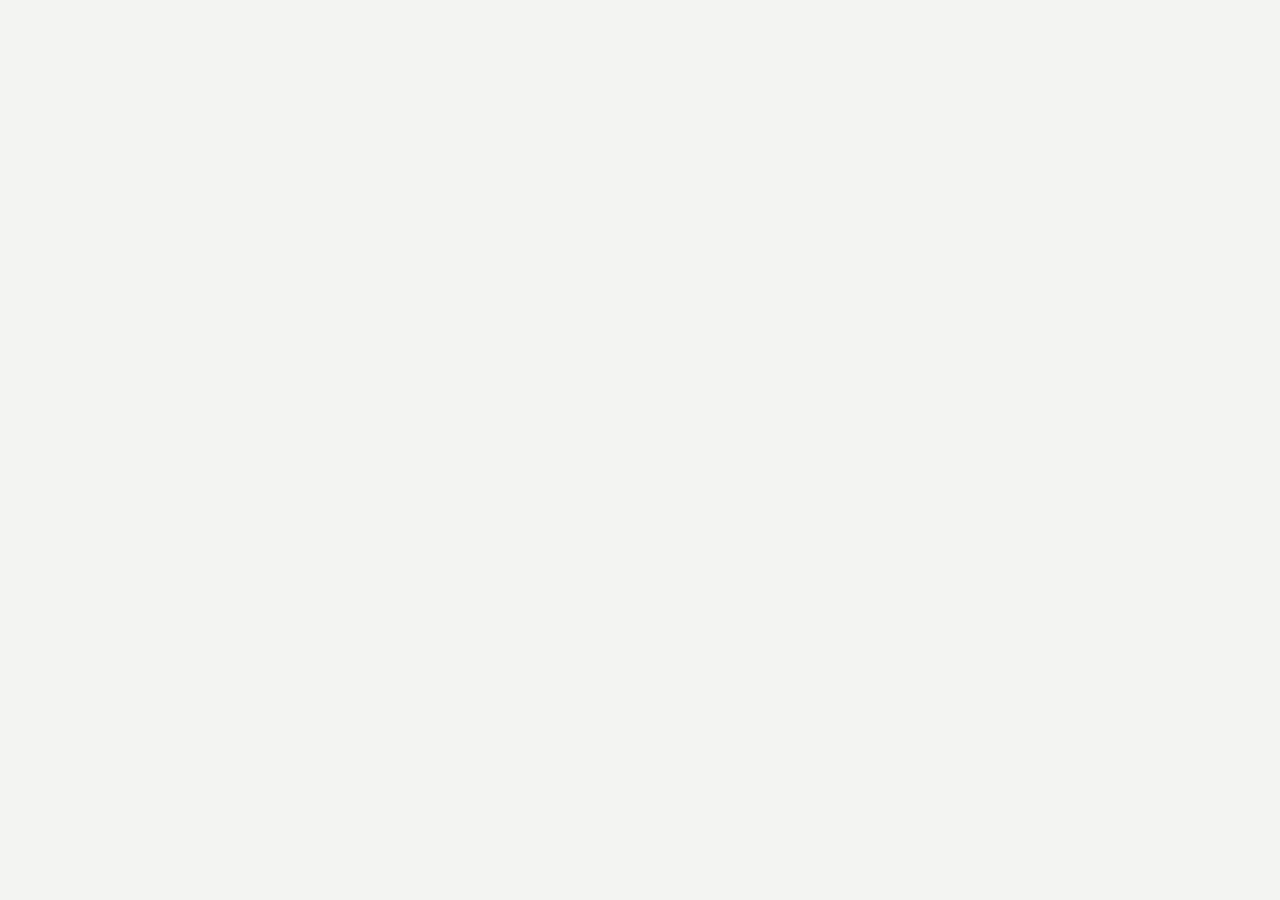
==== commit 27b8db0d: "Данные на 27.10.2026: годовой план от 26.10 и выгрузка Битрикс24 - Свод пересобран: 449 работ (было " ====
--- a/gas/Index.html
+++ b/gas/Index.html
@@ -219,6 +219,35 @@
 .hist{list-style:none;margin:0;padding:0;font-size:12px;display:flex;flex-direction:column;gap:6px;color:var(--muted)}
 .df{padding:14px 20px;border-top:1px solid var(--line);display:flex;gap:8px;align-items:center}
 .df .msg{font-size:12px;color:var(--muted);margin-left:auto}
+.acts{display:flex;gap:8px;flex-wrap:wrap}
+.phcols{display:grid;grid-template-columns:1fr 1fr;gap:12px}
+.phc h5{margin:0 0 6px;font-size:12px;font-weight:600}
+.phg{display:flex;flex-wrap:wrap;gap:6px}
+.pht{width:64px;height:64px;padding:0;border:1px solid var(--line-strong);border-radius:8px;overflow:hidden;background:var(--surface-2);cursor:pointer}
+.pht img{width:100%;height:100%;object-fit:cover;display:block}
+.pha{position:relative;width:64px;height:64px;border:1px dashed var(--line-strong);border-radius:8px;display:flex;align-items:center;justify-content:center;color:var(--muted);font-size:24px;cursor:pointer}
+.pha input{position:absolute;inset:0;width:100%;height:100%;opacity:0;cursor:pointer}
+.pha:focus-within{outline:2px solid var(--accent);outline-offset:2px}
+.pha.off{opacity:.45;pointer-events:none}
+.lbx{position:fixed;inset:0;z-index:40;display:flex;align-items:center;justify-content:center;padding:12px}
+.lbs{position:absolute;inset:0;background:rgba(10,15,12,.86)}
+.lbx figure{position:relative;margin:0;max-width:min(94vw,980px);max-height:94vh;display:flex;flex-direction:column;gap:10px;align-items:center}
+.lbimg{min-height:100px;display:flex;align-items:center;justify-content:center;color:#fff;font-size:13px}
+.lbimg img{max-width:100%;max-height:70vh;border-radius:6px;background:#000}
+.lbx figcaption{color:#fff;font-size:13px;text-align:center}
+.lbb{display:flex;gap:8px;flex-wrap:wrap;justify-content:center}
+.lbb a.btn{text-decoration:none;color:inherit}
+.imp-row{display:flex;justify-content:space-between;align-items:baseline;gap:12px;padding:7px 0;border-top:1px solid var(--line);font-size:13px}
+.imp-row:first-of-type{border-top:0}
+.imp-row small{display:block;font-size:12px;color:var(--muted);font-weight:400;margin-top:1px}
+.imp-row b{font-family:var(--f-display);font-size:18px;font-weight:500;font-variant-numeric:tabular-nums}
+.imp-row.zero,.imp-row.zero small{color:var(--faint)}
+.imp-det{font-size:12px;color:var(--muted)} .imp-det summary{cursor:pointer;color:var(--accent);padding:2px 0}
+.imp-det ul{margin:6px 0 0;padding-left:16px;display:flex;flex-direction:column;gap:5px}
+.imp-err{color:var(--attn-ink);font-size:13px}
+.xrow{display:grid;grid-template-columns:minmax(0,1fr) 150px;gap:10px;align-items:end}
+.xn{font-size:12px;margin:-8px 0 0;min-height:14px;overflow-wrap:anywhere}
+.imp-info{margin:0;padding-left:18px;font-size:13px;display:flex;flex-direction:column;gap:3px}
 
 /* вопросы, журнал, пользователи */
 .ilist{list-style:none;margin:0;padding:0}
@@ -242,6 +271,600 @@
 <div id="root"></div>
 <div class="tip" id="tip" hidden></div>
 <script>window.BOOT=<?!= BOOT ?>;</script>
+<script>
+/* merge:start */
+/* Сведение трёх выгрузок Excel в файл обновления трекера.
+   Порт tools/merge_sources.py, tools/srcnorm.py и части tools/extract_backlog.py: результат должен совпадать с Python до буквы,
+   иначе ключи работ разойдутся и загрузка перестанет находить старые строки. Проверка: tools/test_merge_js.js.
+   Работает в браузере и в Node; библиотека чтения Excel (SheetJS) передаётся через setLib().
+   Править здесь, а не в Index.html: build.py вставляет этот файл в Index.html между метками merge:start и merge:end. */
+var TrackerMerge = (function () {
+  'use strict';
+  var X = null;
+  var W = '[\\p{L}\\p{N}_]';                       // «буква слова» в смысле \w из Python (Юникод)
+  var B_BEFORE = '(?<!' + W + ')', B_AFTER = '(?!' + W + ')';
+  var MONTHS_RU = { 'Январь': 1, 'Февраль': 2, 'Март': 3, 'Апрель': 4, 'Май': 5, 'Июнь': 6, 'Июль': 7, 'Август': 8,
+    'Сентябрь': 9, 'Октябрь': 10, 'Ноябрь': 11, 'Декабрь': 12 };
+  var MASTERS = [  // фамилия -> как показывать (порядок важен)
+    ['гайдуков', 'Гайдуков А.В.'], ['зеленцов', 'Зеленцов А.В.'], ['сандюк', 'Сандюк Ю.В.'], ['вазюков', 'Вазюков В.С.'],
+    ['шарафутдинов', 'Шарафутдинов Р.Р.'], ['евграфов', 'Евграфов С.В.'], ['алиев', 'Алиев Р.Р.'], ['чернов', 'Чернов Р.А.'],
+    ['наумова', 'Наумова Т.Ю.'], ['братчинин', 'Братчинин Н.А.'], ['мастер', 'Мастер участка (Север)']];
+  var SOURCES = ['exec', 'per', 'plan', 'add', 'bx'];   // порядок при одинаковой дате: позже в списке — свежее
+
+  function setLib(lib) { X = lib; }
+  function has(o, k) { return Object.prototype.hasOwnProperty.call(o, k); }
+  function rall(s, a, b) { return s.split(a).join(b); }          // str.replace из Python заменяет все вхождения
+  function cap(s) { return s ? s.charAt(0).toUpperCase() + s.slice(1).toLowerCase() : s; }
+  function pad2(n) { return (n < 10 ? '0' : '') + n; }
+
+  /* ---------- значения ячеек как в Python ---------- */
+  // Date у нас — даты Excel; str(datetime) в Python даёт «2026-10-01 00:00:00»
+  function pstr(v, xls) {
+    if (v === null || v === undefined) return '';
+    if (v instanceof Date) return v.getUTCFullYear() + '-' + pad2(v.getUTCMonth() + 1) + '-' + pad2(v.getUTCDate()) + ' ' + pad2(v.getUTCHours()) + ':' + pad2(v.getUTCMinutes()) + ':' + pad2(v.getUTCSeconds());
+    if (typeof v === 'number') return xls && Number.isInteger(v) ? v + '.0' : String(v);   // xlrd отдаёт все числа как float
+    return String(v);
+  }
+  function sp(v, xls) { return pstr(v, xls).replace(/\s+/g, ' ').trim(); }
+  function num(v) { return typeof v === 'number' && v ? v : null; }
+  function money(v, xls) {
+    if (num(v) !== null) return num(v);
+    var s = rall(rall(rall(rall(sp(v, xls), '₽', ''), ' ', ''), ' ', ''), ',', '.');
+    var f = parseFloat(s);
+    return /^[+-]?(\d+\.?\d*|\.\d+)([eE][+-]?\d+)?$/.test(s) && f ? f : null;
+  }
+  function masterOf(s) {
+    s = sp(s).toLowerCase();
+    for (var i = 0; i < MASTERS.length; i++) if (s.indexOf(MASTERS[i][0]) >= 0) return MASTERS[i][1];
+    return null;
+  }
+  function ymd(d) { return d.getUTCFullYear() + '-' + pad2(d.getUTCMonth() + 1); }
+  function dmy(d) { return pad2(d.getUTCDate()) + '.' + pad2(d.getUTCMonth() + 1) + '.' + d.getUTCFullYear(); }
+
+  /* ---------- адреса и тексты работ (srcnorm.py) ---------- */
+  var STREET_TYPES = '(улица|проспект|пр-кт|пр-т|пр-д|проезд|шоссе|переулок|бульвар|б-р|площадь|ул|пр|ш|пер|пл|д)';
+  var HOUSE = '(\\d+(?:\\s*[а-я](?![а-я]))?(?:\\s*/\\s*\\d+(?:\\s*[а-я](?![а-я]))?)?)';
+  var KORP = '(?:\\s*(?:корпус|корп\\.?|к\\.?)\\s*(\\d+))?';
+  var RE_HOUSE_COMMA = new RegExp(HOUSE + KORP), RE_HOUSE_END = new RegExp(HOUSE + KORP + '\\s*$');
+  var RE_TYPES = new RegExp('(?<![а-я])' + STREET_TYPES + '(?![а-я])\\.?', 'g'), RE_TYPO = /(?<![а-я])(л|у)(?![а-я])/g;
+  var RE_THIRD = new RegExp(B_BEFORE + 'третьего' + B_AFTER, 'gu');
+
+  function addrKey(a) {
+    var s = (a ? String(a) : '').toLowerCase();
+    s = rall(rall(s, 'ё', 'е'), ' ', ' ').trim();
+    s = s.replace(/50\s*-?\s*(летия|лет)/g, '50 лет');
+    s = rall(s.replace(RE_THIRD, '3'), 'уица ', 'улица ');
+    s = rall(rall(rall(rall(s, 'промышленая', 'промышленная'), 'пушкаревау', 'пушкарева'), 'роьеспьера', 'робеспьера'), 'люксембур ', 'люксембург ');
+    var street, m, c = s.indexOf(',');
+    if (c >= 0) {
+      street = s.slice(0, c);
+      m = RE_HOUSE_COMMA.exec(s.slice(c + 1));
+    } else {
+      m = RE_HOUSE_END.exec(s);
+      street = m ? s.slice(0, m.index) : s;
+    }
+    if (!m) return [s, ''];
+    var house = m[1].replace(/\s/g, ''), korp = m[2];
+    street = street.replace(RE_TYPES, ' ').replace(RE_TYPO, ' ').replace(/[^а-я0-9 ]/g, ' ');
+    street = street.split(/\s+/).filter(function (w) { return w && w !== 'го'; }).join(' ');
+    if (korp) house += 'к' + korp;
+    return [street.trim(), house];
+  }
+  var akCache = {};
+  function ak(a) { var r = akCache[a]; if (!r) r = akCache[a] = addrKey(a); return r; }
+  function akStr(k) { return k[0] + '\u0001' + k[1]; }
+
+  var TYPOS = [['сиситем', 'систем'], ['ситем', 'систем'], ['уплортнит', 'уплотнит'], ['библеотек', 'библиотек'], ['ковли', 'кровли'], ['заамен', 'замен'],
+    ['ремонтсист', 'ремонт сист'], ['ремонткровл', 'ремонт кровл'], ['кварна', 'крана'], ['прочитск', 'прочистк']];
+  function workNorm(w) {
+    var s = rall((w ? String(w) : '').toLowerCase(), 'ё', 'е');
+    s = s.replace(/\(?\s*8\s*\d{3}[\s\d-]{6,}\)?/g, ' ');          // телефоны в тексте работы
+    s = s.replace(/[^а-я0-9№ ]/g, ' ');
+    TYPOS.forEach(function (t) { s = rall(s, t[0], t[1]); });
+    return s.split(/\s+/).filter(Boolean).join(' ');
+  }
+
+  // difflib.SequenceMatcher(None, a, b).ratio() — дословно по алгоритму Python
+  function ratio(a, b) {
+    var b2j = new Map(), i, j, n = b.length;
+    for (i = 0; i < n; i++) { var l = b2j.get(b[i]); if (!l) b2j.set(b[i], l = []); l.push(i); }
+    if (n >= 200) {                                                  // autojunk: частые символы отбрасываются
+      var ntest = Math.floor(n / 100) + 1;
+      Array.from(b2j.keys()).forEach(function (k) { if (b2j.get(k).length > ntest) b2j.delete(k); });
+    }
+    function longest(alo, ahi, blo, bhi) {
+      var besti = alo, bestj = blo, bestsize = 0, j2len = new Map(), nothing = [];
+      for (var i = alo; i < ahi; i++) {
+        var newj2len = new Map(), js = b2j.get(a[i]) || nothing;
+        for (var q = 0; q < js.length; q++) {
+          var j = js[q];
+          if (j < blo) continue;
+          if (j >= bhi) break;
+          var k = (j2len.get(j - 1) || 0) + 1;
+          newj2len.set(j, k);
+          if (k > bestsize) { besti = i - k + 1; bestj = j - k + 1; bestsize = k; }
+        }
+        j2len = newj2len;
+      }
+      while (besti > alo && bestj > blo && a[besti - 1] === b[bestj - 1]) { besti--; bestj--; bestsize++; }
+      while (besti + bestsize < ahi && bestj + bestsize < bhi && a[besti + bestsize] === b[bestj + bestsize]) bestsize++;
+      return [besti, bestj, bestsize];
+    }
+    var queue = [[0, a.length, 0, n]], matches = 0;
+    while (queue.length) {
+      var t = queue.pop(), m = longest(t[0], t[1], t[2], t[3]);
+      if (m[2]) {
+        matches += m[2];
+        if (t[0] < m[0] && t[2] < m[1]) queue.push([t[0], m[0], t[2], m[1]]);
+        if (m[0] + m[2] < t[1] && m[1] + m[2] < t[3]) queue.push([m[0] + m[2], t[1], m[1] + m[2], t[3]]);
+      }
+    }
+    var total = a.length + n;
+    return total ? 2.0 * matches / total : 1.0;
+  }
+  var wnCache = {};
+  function wn(w) { var r = wnCache[w]; if (r === undefined) r = wnCache[w] = workNorm(w); return r; }
+  function workSim(a, b) {
+    a = wn(a); b = wn(b);
+    if (!a || !b) return 0.0;
+    if (a === b) return 1.0;
+    var r = ratio(a, b), ta = new Set(a.split(/\s+/).filter(Boolean)), tb = new Set(b.split(/\s+/).filter(Boolean)), inter = 0;
+    ta.forEach(function (x) { if (tb.has(x)) inter++; });
+    var union = ta.size + tb.size - inter, j = inter / Math.max(1, union);
+    var na = new Set(a.match(/\d+/g) || []), nb = new Set(b.match(/\d+/g) || []), common = false;
+    na.forEach(function (x) { if (nb.has(x)) common = true; });
+    if (na.size && nb.size && !common) return Math.min(r, j) * 0.5;
+    return Math.max(r, j);
+  }
+
+  /* ---------- нормализация из extract_backlog.py ---------- */
+  function normAddr(a, xls) {
+    a = pstr(a, xls).replace(/\s+/g, ' ').trim();
+    a = a.replace(/,(?=\S)/g, ', ');
+    a = a.replace(new RegExp('(\\d)([а-яё])' + B_AFTER, 'gu'), function (m, d, l) { return d + l.toUpperCase(); });
+    return rall(rall(rall(a, 'проезд', 'пр-д'), '50 лет ВЛКСМ', '50-летия ВЛКСМ'), ' корпус ', ' корп. ');
+  }
+  var UK_KNOWN = { 'ук св': 'УК «СВ»', 'ук союз': 'УК «Союз»', 'ук домовой': 'УК «Домовой»', 'ук домок': 'УК «Домок»', 'тсж звезда': 'ТСЖ «Звезда»', 'тсж зведа': 'ТСЖ «Звезда»' };
+  function normUk(u, xls) {
+    u = u ? pstr(u, xls) : '';
+    u = u.replace(/^ООО\s*/, '').trim().replace(/^["«»]+|["«»]+$/g, '');
+    u = rall(rall(rall(u, '"', ''), '«', ''), '»', '');
+    u = u.replace(/\s+/g, ' ').trim();
+    return has(UK_KNOWN, u.toLowerCase()) ? UK_KNOWN[u.toLowerCase()] : u;
+  }
+  var CATS = [
+    ['ТРЖ', B_BEFORE + 'ТРЖ' + B_AFTER], ['Приборы учёта', 'УУТЭ|ОДПУ|прибор' + W + '* учет|расходомер|поверк|калибров'],
+    ['Кровля и козырьки', 'кровл|козыр|крыш'], ['Фасад и МПШ', 'МПШ|межпанел|фасад|балкон'],
+    ['Электрика', 'светил|освещ|электр|ВРУ|прожектор|домофон|кабел'],
+    ['Инженерные сети', 'стоя|ГВС|ХВС|ЦО' + B_AFTER + '|канализ|КНС|розлив|трубопров|радиатор|насос|кран|вентил|задвиж|отоплен|фильтр|ИТП'],
+    ['Двери, окна, входные группы', 'двер|окн|входн|рам[ыа]?' + B_AFTER + '|фрамуг|стекл'],
+    ['Благоустройство', 'плитк|асфальт|крыл|отмост|дерев|лавоч|скамей|урн|площадк|забор|МАФ|столбик|полусфер|клумб|газон|песк|удобрен'],
+    ['Подъезды', 'подъезд|л/к|лестн|покраск|побелк|штукатур'], ['Санитарное содержание', 'мусор|уборк|дезинс|дератиз']
+  ].map(function (c) { return [c[0], new RegExp(c[1], 'iu')]; });
+  function catOf(work) {
+    for (var i = 0; i < CATS.length; i++) if (CATS[i][1].test(work)) return CATS[i][0];
+    return 'Прочее';
+  }
+
+  /* ---------- SHA-1 (ключ работы: sha1(...)[:10]) ---------- */
+  function utf8(s) {
+    var o = [];
+    for (var i = 0; i < s.length; i++) {
+      var c = s.codePointAt(i);
+      if (c > 0xffff) i++;
+      if (c < 0x80) o.push(c);
+      else if (c < 0x800) o.push(0xc0 | c >> 6, 0x80 | c & 63);
+      else if (c < 0x10000) o.push(0xe0 | c >> 12, 0x80 | c >> 6 & 63, 0x80 | c & 63);
+      else o.push(0xf0 | c >> 18, 0x80 | c >> 12 & 63, 0x80 | c >> 6 & 63, 0x80 | c & 63);
+    }
+    return o;
+  }
+  function sha1hex(s) {
+    var m = utf8(s), l = m.length, h = [0x67452301, 0xefcdab89, 0x98badcfe, 0x10325476, 0xc3d2e1f0], i, j;
+    m.push(0x80);
+    while (m.length % 64 !== 56) m.push(0);
+    var hi = Math.floor(l * 8 / 0x100000000), lo = (l * 8) >>> 0;
+    m.push(hi >>> 24 & 255, hi >>> 16 & 255, hi >>> 8 & 255, hi & 255, lo >>> 24 & 255, lo >>> 16 & 255, lo >>> 8 & 255, lo & 255);
+    var rol = function (x, n) { return (x << n | x >>> 32 - n) >>> 0; };
+    for (i = 0; i < m.length; i += 64) {
+      var w = [];
+      for (j = 0; j < 16; j++) w[j] = (m[i + 4 * j] << 24 | m[i + 4 * j + 1] << 16 | m[i + 4 * j + 2] << 8 | m[i + 4 * j + 3]) >>> 0;
+      for (j = 16; j < 80; j++) w[j] = rol(w[j - 3] ^ w[j - 8] ^ w[j - 14] ^ w[j - 16], 1);
+      var a = h[0], b = h[1], c = h[2], d = h[3], e = h[4];
+      for (j = 0; j < 80; j++) {
+        var f, k;
+        if (j < 20) { f = b & c | ~b & d; k = 0x5a827999; } else if (j < 40) { f = b ^ c ^ d; k = 0x6ed9eba1; }
+        else if (j < 60) { f = b & c | b & d | c & d; k = 0x8f1bbcdc; } else { f = b ^ c ^ d; k = 0xca62c1d6; }
+        var t = (rol(a, 5) + f + e + k + w[j]) >>> 0;
+        e = d; d = c; c = rol(b, 30); b = a; a = t;
+      }
+      h = [(h[0] + a) >>> 0, (h[1] + b) >>> 0, (h[2] + c) >>> 0, (h[3] + d) >>> 0, (h[4] + e) >>> 0];
+    }
+    return h.map(function (x) { return ('00000000' + x.toString(16)).slice(-8); }).join('');
+  }
+  function keyOf(addr, work, month) {
+    return 'w' + sha1hex(ak(addr).join('|') + '|' + workNorm(work) + '|' + (month === null || month === undefined ? 'None' : month)).slice(0, 10);
+  }
+
+  /* ---------- чтение листов ---------- */
+  var INDEXED = ['000000', 'FFFFFF', 'FF0000', '00FF00', '0000FF', 'FFFF00', 'FF00FF', '00FFFF', '000000', 'FFFFFF', 'FF0000', '00FF00', '0000FF', 'FFFF00', 'FF00FF', '00FFFF',
+    '800000', '008000', '000080', '808000', '800080', '008080', 'C0C0C0', '808080', '9999FF', '993366', 'FFFFCC', 'CCFFFF', '660066', 'FF8080', '0066CC', 'CCCCFF',
+    '000080', 'FF00FF', 'FFFF00', '00FFFF', '800080', '800000', '008080', '0000FF', '00CCFF', 'CCFFFF', 'CCFFCC', 'FFFF99', '99CCFF', 'FF99CC', 'CC99FF', 'FFCC99',
+    '3366FF', '33CCCC', '99CC00', 'FFCC00', 'FF9900', 'FF6600', '666699', '969696', '003366', '339966', '003300', '333300', '993300', '993366', '333399', '333333'];
+  function isCfb(buf) { var u = new Uint8Array(buf, 0, 4); return u[0] === 0xd0 && u[1] === 0xcf && u[2] === 0x11 && u[3] === 0xe0; }
+  function open(buf) {
+    if (!X) throw new Error('Не загружена библиотека чтения Excel.');
+    var wb = X.read(buf, { type: 'array', cellStyles: true, cellNF: true, sheetStubs: false });
+    wb.__xls = isCfb(buf);
+    return wb;
+  }
+  function Sheet(ws) {
+    var ref = X.utils.decode_range(ws['!ref'] || 'A1:A1');
+    this.ws = ws; this.nrows = ref.e.r + 1; this.ncols = ref.e.c + 1;
+  }
+  Sheet.prototype.cell = function (r, c) { return this.ws[X.utils.encode_cell({ r: r, c: c })]; };
+  Sheet.prototype.val = function (r, c) {      // значение, как его отдаёт xlrd/openpyxl: строка, число, Date или null
+    var x = this.cell(r, c);
+    if (!x || x.v === undefined || x.v === null || x.t === 'e') return null;
+    if (x.t === 'n' && x.z && X.SSF.is_date(x.z)) return new Date(Math.round(x.v * 86400) * 1000 + Date.UTC(1899, 11, 30));
+    if (x.t === 's' && x.v === '') return null;
+    return x.v;
+  };
+  Sheet.prototype.row = function (r, n) { var o = []; for (var c = 0; c < (n || this.ncols); c++) o.push(this.val(r, c)); return o; };
+  Sheet.prototype.fill = function (r, c) {
+    var x = this.cell(r, c), s = x && x.s, f = s && s.fgColor;
+    if (!f) return null;
+    if (f.rgb) return String(f.rgb).slice(-6).toUpperCase();
+    if (f.indexed !== undefined && f.indexed !== null) return INDEXED[f.indexed] || null;
+    return null;
+  };
+  function sheetsOf(wb) { return wb.SheetNames.map(function (n) { return { name: n, sh: new Sheet(wb.Sheets[n]) }; }); }
+  function find(list, re) { for (var i = 0; i < list.length; i++) if (re.test(list[i].name)) return list[i]; return null; }
+  function dateOfName(name) {
+    var m = /(\d\d)\.(\d\d)\.(\d{4})/.exec(name);
+    return m ? m[3] + '-' + m[2] + '-' + m[1] : null;
+  }
+
+  // ---------- годовой план ----------
+  function readPlan(wb, year) {
+    var all = sheetsOf(wb), xls = wb.__xls, pick = find(all, new RegExp('^' + year + '$'));
+    if (!pick) {                                   // лист с названием года: берём самый свежий, где есть месяцы плана
+      var yrs = all.filter(function (s) { return /^\d{4}$/.test(s.name); }).sort(function (a, b) { return b.name - a.name; });
+      pick = yrs[0] || null;
+    }
+    if (!pick) throw new Error('В годовом плане нет листа с годом в названии (например «' + year + '»).');
+    var s = pick.sh, yr = pick.name, out = [], sec = null, colored = 0;
+    for (var r = 0; r < s.nrows; r++) {
+      var a = sp(s.val(r, 0), xls);
+      if (has(MONTHS_RU, a)) { sec = a; continue; }
+      if (!sec || a.indexOf('Всего') === 0 || !(sp(s.val(r, 1), xls) && sp(s.val(r, 2), xls))) continue;
+      var fill = s.fill(r, 1);
+      if (fill && fill !== 'FFFFFF') colored++;
+      var f6 = s.val(r, 6), fact = f6 instanceof Date ? 'дата ' + dmy(f6) : sp(f6, xls), fs = s.val(r, 7);
+      out.push({ row: r + 1, month: yr + '-' + pad2(MONTHS_RU[sec]), uk: normUk(s.val(r, 0), xls), addr: normAddr(s.val(r, 1), xls), work: sp(s.val(r, 2), xls),
+        basis: sp(s.val(r, 3), xls), sum: num(s.val(r, 4)), fact: fact, fsum: num(fs), fsum_txt: num(fs) ? '' : sp(fs, xls), act_col: sp(s.val(r, 8), xls), fill: fill });
+    }
+    if (!out.length) throw new Error('В листе «' + yr + '» годового плана не найдено работ: проверьте, что выбран годовой план ПТО.');
+    return { rows: out, sheet: yr, colored: colored };
+  }
+  function planStatus(p) {
+    var f = p.fill, t = p.fact.toLowerCase(), a = (p.fsum_txt + ' ' + p.act_col).toLowerCase();
+    if (f === '008000' || f === '339966') return 'Принято, акт есть';
+    if (f === 'FF0000' || t.indexOf('отмен') >= 0 || t.indexOf('отказ') >= 0) return 'Снято';
+    if (f === 'FFFF00' || t.indexOf('выпол') >= 0 || a.indexOf('акта нет') >= 0 || a.indexOf('нет акта') >= 0) return 'Выполнено, акта нет';
+    if (t.indexOf('в работе') >= 0) return 'В работе';
+    if (t.indexOf('голосу') >= 0) return 'Голосование ОСС';
+    return null;
+  }
+
+  // ---------- файл исполнителей ----------
+  var EX_STATUS = [['выполн', 'Выполнено, акта нет'], ['установили', 'Выполнено, акта нет'], ['в работе', 'В работе'], ['в  работе', 'В работе'],
+    ['на контроле', 'На контроле'], ['зима', 'Отложено на зиму'], ['отказ', 'Снято'], ['отмена', 'Снято'], ['голосу', 'Голосование ОСС'], ['?', 'Требует уточнения'], ['ждем', 'В работе']];
+  function exStatus(g, xls) {
+    g = sp(g, xls).toLowerCase();
+    if (!g || /^\d{4}-\d\d-\d\d/.test(g)) return null;
+    for (var i = 0; i < EX_STATUS.length; i++) if (g.indexOf(EX_STATUS[i][0]) >= 0) return EX_STATUS[i][1];
+    return 'В работе';   // «ремонт зонта», «альпинисты» — работа идёт с оговоркой
+  }
+  function actState(h, xls) {
+    var s = sp(h, xls).toLowerCase();
+    if (!s || num(h) !== null) return null;
+    if (s.indexOf('акт в пто') >= 0) return 'передан в ПТО';
+    if (s.indexOf('акт есть') >= 0) return 'есть';
+    if (s.indexOf('электрон') >= 0) return 'электронный';
+    if (s.indexOf('как подписыв') >= 0) return 'не знают, как подписать';
+    if (s.indexOf('акта нет') >= 0 || s.indexOf('не сдан') >= 0) return 'нет';
+    if (s.indexOf('по содержанию') >= 0) return 'по содержанию';
+    return null;
+  }
+  function monthOf(v) { return v instanceof Date ? ymd(v) : null; }
+  function readExec(wb) {
+    var all = sheetsOf(wb), xls = wb.__xls, mainS = find(all, /^тек\.?\s*рем/i);
+    if (!mainS) throw new Error('В файле исполнителей нет листа «Тек.Рем (дата)».');
+    var adds = all.filter(function (s) { return /^пополнение/i.test(s.name); });
+    var rest = all.filter(function (s) { return s !== mainS && adds.indexOf(s) < 0; });
+    var main = [], r, s = mainS.sh;
+    for (r = 0; r < s.nrows; r++) {
+      var v = s.row(r, 9);
+      if (!(v[0] && v[1])) continue;
+      var h = v[7], act = actState(h, xls), hn = num(h);
+      main.push({ src_row: r + 1, addr: sp(v[0], xls), work: sp(v[1], xls), basis: sp(v[2], xls), sum: num(v[3]), month: monthOf(v[4]), who: sp(v[5], xls),
+        status_raw: sp(v[6], xls), status: exStatus(v[6], xls), act: act, fsum: hn,
+        note: hn !== null || (act && sp(h, xls).length <= 12) ? '' : sp(h, xls) });
+    }
+    var addRows = [];
+    adds.forEach(function (a) {
+      for (var r = 2; r < a.sh.nrows; r++) {
+        var v = a.sh.row(r, 11);
+        if (!(v[2] && v[3])) continue;
+        addRows.push({ sheet: a.name, uk: normUk(v[1], xls), addr: sp(v[2], xls), work: sp(v[3], xls), month: monthOf(v[4]), sum: num(v[5]), basis: sp(v[6], xls),
+          master: masterOf(v[7]), status_raw: sp(v[8], xls), status: exStatus(v[8], xls), executor: sp(v[9], xls), act: sp(v[10], xls) });
+      }
+    });
+    var per = [], STAT = ['в работе', 'на контроле', 'зима', '?????', ' в работе', 'в  работе'], STAT2 = ['в работе', 'на контроле', 'зима'];
+    rest.forEach(function (p) {
+      for (var r = 0; r < p.sh.nrows; r++) {
+        var row = p.sh.row(r), cells = row.filter(function (c) { return c !== null; });
+        if (cells.length < 4) continue;
+        var txt = cells.filter(function (c) { return typeof c === 'string'; }).map(function (c) { return sp(c, xls); });
+        var ai = -1;
+        for (var i = 0; i < txt.length; i++) if (/\d/.test(txt[i]) && ak(txt[i])[1]) { ai = i; break; }
+        if (ai < 0 || ai + 1 >= txt.length) continue;
+        var stat = '';
+        for (i = 0; i < txt.length; i++) {
+          var tl = txt[i].toLowerCase();
+          if ((exStatus(txt[i], xls) && STAT.indexOf(tl) >= 0) || STAT2.indexOf(tl.trim()) >= 0) { stat = txt[i]; break; }
+        }
+        var tail = txt.slice(ai + 2).filter(function (t) { return t !== stat && !masterOf(t) && t.toLowerCase().indexOf('на основ') !== 0; });
+        per.push({ sheet: p.name, master: masterOf(p.name), addr: txt[ai], work: txt[ai + 1], status: stat ? exStatus(stat, xls) : null, status_raw: stat,
+          note: tail.filter(function (t) { return t.length > 3; }).join('; ') });
+      }
+    });
+    return { main: main, adds: addRows, per: per, mainName: mainS.name, addNames: adds.map(function (a) { return a.name; }) };
+  }
+
+  // ---------- Битрикс24 ----------
+  var BX_STAGE = { 'Успешно': 'Успешно', 'Запланировано': null, 'В работе': 'В работе', 'В работе. Утверждена дата завершения': 'В работе', 'Просрочено': 'В работе',
+    'Выполнено, документы не сданы': 'Выполнено, акта нет', 'Отказано': 'Снято' };
+  function ddmmyyyy(v, xls) {
+    var m = /^(\d\d)\.(\d\d)\.(\d{4})/.exec(sp(v, xls));
+    return m ? m[3] + '-' + m[2] + '-' + m[1] : null;
+  }
+  function readBitrix(wb) {
+    var xls = wb.__xls, s = new Sheet(wb.Sheets[wb.SheetNames[0]]), out = [], sec = null;
+    for (var r = 1; r < s.nrows; r++) {
+      var v = s.row(r, 13);
+      if (v[0] && !v[1] && String(v[0]).indexOf('·') >= 0) {
+        var m = /^(\S+)\s+(\d{4})/.exec(cap(String(v[0]).trim()));
+        if (!m || !has(MONTHS_RU, cap(m[1]))) throw new Error('В выгрузке Битрикс24 не удалось определить месяц в строке ' + (r + 1) + ': «' + v[0] + '».');
+        sec = m[2] + '-' + pad2(MONTHS_RU[cap(m[1])]);
+        continue;
+      }
+      if (!v[1]) continue;
+      var resp = sp(v[12], xls), w2 = sp(v[2], xls);
+      var junk = !w2 || w2.length < 4 || /тест/.test(w2.toLowerCase()) || /^[\d\s]+$/.test(w2) || sp(v[1], xls).toLowerCase().indexOf('не выбрано') >= 0 || resp.toLowerCase().indexOf('тестович') >= 0;
+      out.push({ src_row: r + 1, month: sec, uk: normUk(v[0], xls), addr_raw: sp(v[1], xls), work: w2, basis_type: sp(v[3], xls), basis_doc: sp(v[4], xls),
+        start: ddmmyyyy(v[5], xls), end: ddmmyyyy(v[6], xls), created: ddmmyyyy(v[7], xls), act_file: sp(v[8], xls), sum: money(v[9], xls), fsum: money(v[10], xls),
+        stage: sp(v[11], xls), resp: resp === '' || resp === '0' || resp.toLowerCase().indexOf('тестович') >= 0 ? null : (masterOf(resp) || resp), junk: !!junk });
+    }
+    if (!out.length) throw new Error('В выгрузке Битрикс24 не найдено работ: проверьте, что выбран файл «План текущего ремонта».');
+    return out;
+  }
+
+  /* ---------- сопоставление ---------- */
+  function Index() { this.m = new Map(); }
+  Index.prototype.add = function (w) { var k = akStr(ak(w.addr)), l = this.m.get(k); if (!l) this.m.set(k, l = []); l.push(w); };
+  Index.prototype.get = function (k) { return this.m.get(akStr(k)) || []; };
+
+  function best(item, idx, used, minSim) {
+    minSim = minSim === undefined ? 0.55 : minSim;
+    var k = ak(has(item, 'addr') ? item.addr : item.addr_raw), bc = null, bs = 0, cs = idx.get(k);
+    for (var i = 0; i < cs.length; i++) {
+      var c = cs[i];
+      if (used && used.has(c)) continue;
+      var s = workSim(item.work, c.work);
+      if (item.month && c.month && item.month === c.month) s += 0.05;
+      if (s > bs) { bc = c; bs = s; }
+    }
+    return bs >= minSim ? [bc, bs] : [null, bs];
+  }
+  function globMatch(r, works, name, minSim) {
+    minSim = minSim === undefined ? 0.9 : minSim;
+    var k = ak(r.addr_raw), bw = null, bs = 0;
+    for (var i = 0; i < works.length; i++) {
+      var w = works[i];
+      if (has(w.src, name)) continue;
+      var s = workSim(r.work, w.work);
+      if (ak(w.addr)[0] === k[0]) s += 0.1;
+      else if (w.month !== r.month) continue;
+      if (s > bs) { bw = w; bs = s; }
+    }
+    return bs >= minSim + 0.1 || (bs >= minSim && bw && ak(bw.addr)[0] === k[0]) ? bw : null;
+  }
+  function bxAddr(a, xls) {
+    a = rall(rall(sp(a, xls), 'ё', 'е'), 'Ё', 'Е');
+    var T = [['улица', 'ул'], ['проспект', 'пр-т'], ['проезд', 'пр-д'], ['шоссе', 'шоссе']];
+    for (var i = 0; i < T.length; i++) {
+      var m = new RegExp('^(?:' + T[i][0] + '\\s+(.+?)|(.+?)\\s+' + T[i][0] + '),\\s*(.+)$', 'i').exec(a);
+      if (m) return (m[1] || m[2]) + ' ' + T[i][1] + ', ' + m[3];
+    }
+    return normAddr(a);
+  }
+  function fmtDate(d) { return d ? d.split('-').reverse().join('.') : ''; }
+  function ddmm(iso) { return iso.slice(8, 10) + '.' + iso.slice(5, 7); }
+
+  /**
+   * opts: { plan, exec, bx: ArrayBuffer, dates: {plan, exec, bx: 'YYYY-MM-DD'}, today: 'YYYY-MM-DD',
+   *         canon: [адреса в проверенном написании], prev: [{addr, work, month, cat}] (работы, уже лежащие в трекере) }
+   * Возвращает { items, generated, sources, info:{...}, warnings:[...] } — items в формате файла обновления.
+   */
+  function merge(opts) {
+    var dates = opts.dates, warnings = [];
+    var planWb = open(opts.plan), execWb = open(opts.exec), bxWb = open(opts.bx);
+    var P = readPlan(planWb, dates.plan.slice(0, 4)), plan = P.rows, E = readExec(execWb), bx = readBitrix(bxWb);
+    if (!P.colored) warnings.push('В годовом плане не прочитаны цвета строк (зелёная, жёлтая, красная): статусы «Принято» и «Выполнено» из плана не определятся. Сохраните план как .xls или .xlsx из Excel без изменения оформления.');
+    var xlsE = execWb.__xls;
+    var canon = {};
+    (opts.canon || []).forEach(function (a) { var k = akStr(ak(a)); if (!has(canon, k)) canon[k] = a; });
+    canon[akStr(ak('50 лет ВЛКСМ д.24'))] = '50-летия ВЛКСМ пр-т, 24';
+    canon[akStr(ak('Высотный проезд, 2'))] = 'Высотный пр-д, 2';
+    var rep = {};
+    var repAdd = function (k, v) { (rep[k] = rep[k] || []).push(v); };
+
+    var works = plan.map(function (p) { return Object.assign({}, p, { src: { plan: p } }); });
+    var idx = new Index();
+    works.forEach(function (w) { idx.add(w); });
+    E.adds.forEach(function (a) {
+      var c = best(a, idx)[0];
+      if (c) c.src.add = a;
+      else {
+        var w = { row: null, month: a.month, uk: a.uk, addr: normAddr(a.addr, xlsE), work: a.work, basis: a.basis, sum: a.sum, fact: '', fsum: null, fsum_txt: '', act_col: '', fill: null, src: { add: a } };
+        works.push(w); idx.add(w); repAdd('только в пополнении', a);
+      }
+    });
+    function attach(rows, name) {
+      var used = new Set();
+      rows.forEach(function (r) {
+        var c = best(r, idx, used)[0];
+        if (c && !has(c.src, name)) { c.src[name] = r; used.add(c); }
+        else if (c) repAdd('дубль в ' + name, r);
+        else repAdd('не найдено: ' + name, r);
+      });
+    }
+    attach(E.main, 'exec');
+    (rep['не найдено: exec'] || []).forEach(function (r) {
+      var nw = { row: null, month: r.month, uk: '', addr: normAddr(r.addr, xlsE), work: r.work, basis: r.basis, sum: r.sum, fact: '', fsum: r.fsum, fsum_txt: '', act_col: '', fill: null, src: { exec: r }, only: 'exec' };
+      works.push(nw); idx.add(nw); repAdd('только в файле исполнителей', r);
+    });
+    delete rep['не найдено: exec'];
+    attach(E.per, 'per');
+    attach(opts.prev || [], 'prev');
+
+    var used = new Set();
+    bx.forEach(function (r) {
+      if (!r.junk && r.start && r.end && r.end < r.start) repAdd('Битрикс24: дата завершения раньше начала', r);
+      if (r.junk) { repAdd('Битрикс24: тестовые и пустые записи', r); return; }
+      var item = Object.assign({}, r, { addr: r.addr_raw }), c = best(item, idx, used)[0];
+      if (c) { c.src.bx = r; used.add(c); }
+      else if (best(item, idx)[0]) repAdd('Битрикс24: повторная карточка той же работы', r);
+      else {
+        var g = globMatch(r, works, 'bx');
+        if (g) { g.src.bx = r; g.addr_conflict = r.addr_raw; repAdd('Битрикс24: другой адрес', r); }
+        else {
+          var nw = { row: null, month: r.month, uk: r.uk, addr: bxAddr(r.addr_raw), work: r.work, basis: r.basis_type, sum: r.sum, fact: '', fsum: r.fsum, fsum_txt: '', act_col: '', fill: null, src: { bx: r }, only: 'bx' };
+          works.push(nw); repAdd('только в Битрикс24', r);
+        }
+      }
+    });
+
+    var ukByAddr = {};
+    works.forEach(function (w) { var k = akStr(ak(w.addr)); if (w.uk && !has(ukByAddr, k)) ukByAddr[k] = w.uk; });
+    var addDate = E.addNames.map(dateOfName).filter(Boolean).sort().pop() || dates.exec;   // пополнения датируются названием листа
+    var D = { exec: ddmm(dates.exec), per: ddmm(dates.exec), plan: ddmm(dates.plan), add: ddmm(addDate), bx: ddmm(dates.bx) };
+    var DFULL = { exec: dates.exec, per: dates.exec, plan: dates.plan, add: addDate, bx: dates.bx };
+    var LABEL = { exec: function (d) { return d; }, per: function (d) { return d + ' лист мастера'; }, plan: function (d) { return d; }, add: function (d) { return d + ' пополнение'; }, bx: function (d) { return d + ' Битрикс'; } };
+    var DONE = ['Выполнено, акта нет', 'Принято, акт есть'], out = [];
+
+    works.forEach(function (w) {
+      var S = w.src, p = S.plan, e = S.exec, a = S.add, pe = S.per, pr = S.prev, b = S.bx;
+      var cand = [];                                   // {src, label, status}
+      var push = function (src, status) { if (status) cand.push({ src: src, label: LABEL[src](D[src]), status: status, date: DFULL[src], ord: SOURCES.indexOf(src) }); };
+      if (e) push('exec', e.status);
+      if (pe) push('per', pe.status);
+      var ps = p ? planStatus(p) : null;
+      push('plan', ps);
+      if (a) push('add', a.status);
+      var bs = b ? BX_STAGE[b.stage] : null;
+      if (bs === 'Успешно') bs = b.act_file || ps === 'Принято, акт есть' ? 'Принято, акт есть' : 'Выполнено, акта нет';
+      push('bx', bs);
+      cand.sort(function (x, y) { return x.date < y.date ? -1 : x.date > y.date ? 1 : x.ord - y.ord; });   // свежая выгрузка — последняя; при равной дате — по порядку источников
+      var last = cand.length ? cand[cand.length - 1] : null;
+      var status = last ? last.status : ((a || (b && b.stage === 'Запланировано')) ? 'Не начато' : 'Нет статуса');
+      var conflict = '', strong = cand.filter(function (c) { return DONE.indexOf(c.status) >= 0; }), sd = strong.length ? strong[strong.length - 1] : null;
+      if (DONE.indexOf(status) < 0 && status !== 'Снято' && sd && last.src === 'bx') {
+        conflict = 'Битрикс24: «' + b.stage + '», а ' + sd.label + ' — ' + sd.status.toLowerCase();
+        status = sd.status;
+      } else if (DONE.indexOf(status) < 0 && status !== 'Снято' && sd) {
+        conflict = sd.label + ' — ' + sd.status.toLowerCase() + ', позже ' + last.label + ' — ' + last.status.toLowerCase();
+      }
+      if (DONE.indexOf(status) < 0 && status !== 'Снято' && ((e && e.note) || '').concat((pe && pe.note) || '').indexOf('???') >= 0) status = 'Требует уточнения';
+      if (ps === 'Принято, акт есть' && status !== 'Снято') status = 'Принято, акт есть';   // принятие по плану ПТО главнее отметок исполнителя
+      if (DONE.indexOf(status) >= 0 && b && b.stage === 'Запланировано') repAdd('Битрикс24: выполнено, а стадия «Запланировано»', w.addr);
+
+      var ex = null;                                     // исполнитель: УК (своими силами) / Подрядчики (в файлах — «ПТО»)
+      if (a && a.executor) ex = a.executor.toLowerCase().indexOf('пто') >= 0 && a.executor.toLowerCase().indexOf('филимон') < 0 ? 'Подрядчики' : 'УК';
+      if (!ex && e) {
+        var wl = e.who.toLowerCase();
+        if (wl.indexOf('пто') >= 0) ex = 'Подрядчики';
+        else if (masterOf(wl) || wl.indexOf('алеев') >= 0) ex = 'УК';
+      }
+      if (!ex && p && p.fill === 'FFCC99') ex = 'УК';
+      if (!ex && p && (p.fill === '969696' || p.fill === 'C0C0C0')) ex = 'Подрядчики';
+      ex = ex || 'Не распределено';
+
+      var master = (a && a.master) || (pe && pe.master) || (e && masterOf(e.who)) || (b && b.resp) || '';
+      var mconf = !!(b && b.resp && master && b.resp !== master && b.resp !== 'Наумова Т.Ю.');
+      if (b && b.resp === 'Наумова Т.Ю.' && master) repAdd('Битрикс24: ответственный Наумова, мастер другой', w.addr);
+
+      var act = '';
+      if (status === 'Принято, акт есть') act = 'есть';
+      else if (e && e.act) act = e.act;
+      if (b && b.act_file) act = 'есть (КС-2 в Битрикс24)';
+      var notes = [];
+      if (p && p.fact && ['выполнено', 'выполено'].indexOf(p.fact.toLowerCase()) < 0) notes.push('План: ' + p.fact);
+      if (e && e.note) notes.push('Исполнитель ' + D.exec + ': ' + e.note);
+      if (pe && pe.note) notes.push((pe.master || pe.sheet) + ': ' + pe.note);
+      if (a && a.status_raw && !a.status) notes.push('Пополнение: ' + a.status_raw);
+      if (e && e.status_raw && e.status === 'В работе' && e.status_raw.toLowerCase() !== 'в работе') notes.push('Исполнитель: ' + e.status_raw);
+      var fsum = (p && p.fsum) || (b && b.fsum) || (e && e.fsum) || null;
+      var fdiff = !!(p && p.fsum && e && e.fsum && Math.abs(p.fsum - e.fsum) > 1);
+      if (fdiff) repAdd('факт различается', w.addr);
+      var check = [];
+      if (conflict) check.push('статус расходится: ' + conflict);
+      if (e && e.who.toLowerCase().indexOf('/пто') >= 0) check.push('исполнитель: в файле исполнителей «' + e.who + '» — УК или подрядчик?');
+      if (w.addr_conflict) check.push('в Битрикс24 другой адрес: «' + w.addr_conflict + '»');
+      if (mconf) check.push('мастер: у исполнителей — ' + master + ', в Битрикс24 — ' + b.resp);
+      if (w.only === 'exec') check.push('работа есть только в файле исполнителей, в годовом плане ' + D.plan + ' её нет');
+      if (w.only === 'bx') check.push('работа есть только в Битрикс24, в годовом плане ' + D.plan + ' её нет');
+      var ru = function (x) { return x.toFixed(2).replace('.', ','); };
+      if (fdiff) check.push('факт: в плане ' + ru(p.fsum) + ' ₽, у исполнителей ' + ru(e.fsum) + ' ₽');
+      var bxDates = '';
+      if (b && (b.start || b.end)) {
+        bxDates = 'срок ' + fmtDate(b.start) + ' – ' + fmtDate(b.end);
+        if (b.start && b.end && b.end < b.start) bxDates += ' (завершение раньше начала)';
+      }
+      if (b && b.created) bxDates += (bxDates ? '; ' : '') + 'создана ' + fmtDate(b.created);
+      var hist = cand.map(function (c) { return c.label + ': ' + c.status; }).join(' → ');
+      var k = akStr(ak(w.addr));
+      out.push({
+        key: keyOf(w.addr, w.work, w.month), row: w.row, month: w.month, addr: canon[k] || w.addr, uk: w.uk || (b && b.uk) || ukByAddr[k] || '',
+        work: w.work, cat: (pr && pr.cat) || catOf(w.work), basis: w.basis || (b && b.basis_type) || '', sum: w.sum || (b && b.sum) || null, fsum: fsum,
+        ex: ex, master: master, status: status, act: act, kr: '', bx_stage: b ? b.stage : '', bx_dates: bxDates,
+        src_note: (hist ? [hist] : []).concat(notes).join(' · '), check: check.join('; ')
+      });
+      if (conflict) repAdd('статусы расходятся', w.addr);
+    });
+    var cnt = {};
+    out.forEach(function (i) { cnt[i.key] = (cnt[i.key] || 0) + 1; });
+    out.forEach(function (i) { if (cnt[i.key] > 1) i.key += '-' + (i.row || out.length); });   // одинаковые работы по одному адресу в одном месяце
+
+    var rcount = {};
+    Object.keys(rep).forEach(function (k) { rcount[k] = rep[k].length; });
+    return {
+      items: out, generated: opts.today,
+      sources: { plan: fmtDate(dates.plan), exec: fmtDate(dates.exec), adds: fmtDate(addDate), bitrix: fmtDate(dates.bx) },
+      info: { planRows: plan.length, planSheet: P.sheet, execRows: E.main.length, execAdds: E.adds.length, execMasters: E.per.length, bitrixRows: bx.length,
+        bitrixJunk: bx.filter(function (x) { return x.junk; }).length, execSheet: E.mainName, execSheetDate: dateOfName(E.mainName), colored: P.colored, report: rcount },
+      warnings: warnings
+    };
+  }
+
+  return { setLib: setLib, merge: merge, addrKey: addrKey, workNorm: workNorm, workSim: workSim, ratio: ratio, sha1hex: sha1hex, keyOf: keyOf, catOf: catOf, normAddr: normAddr, normUk: normUk,
+    dateOfName: dateOfName };
+})();
+if (typeof module !== 'undefined' && module.exports) module.exports = TrackerMerge;
+/* merge:end */
+</script>
 <script>
 (function(){
 "use strict";
@@ -303,7 +926,7 @@
     getLoginNames:()=>users.filter(u=>u.active).map(u=>u.name),
     login(name,pin){const u=users.find(x=>x.name===name&&x.active);if(!u||pin!=="1111")throw new Error("Неверное имя или PIN.");const t="t"+Math.random();sess[t]={name:u.name,role:u.role};return{token:t,user:sess[t]};},
     logout(t){delete sess[t];return true;},
-    bootstrap(t){return{user:auth(t),rev,asof:seed.generated,items,issues,log:log.slice(0,60)};},
+    bootstrap(t){return{user:auth(t),rev,asof:seed.generated,sources:seed.sources,items,issues,log:log.slice(0,60)};},
     getRev(t){auth(t);return rev;},
     updateWork(t,key,p){const u=auth(t),it=items.find(x=>x.key===key),adm=u.role==="Администратор";if(!can(u,it))throw new Error("У вас нет прав менять эту работу.");
       const now=Date.now(),DONE=["Выполнено, акта нет","Принято, акт есть"];
@@ -342,7 +965,7 @@
   actlate:["акт задерживается с прошлых месяцев",i=>i.actlate],
   chk:["требуют сверки источников",i=>!!i.check],
   bxstale:["выполнено, а в Битрикс24 «Запланировано»",i=>isDone(i)&&i.bxStage==="Запланировано"],
-  nobx:["нет карточки в Битрикс24",i=>!i.bxStage&&!i.bxDates]};
+  nobx:["нет карточки в Битрикс24",i=>!i.bxStage&&!i.bxDates],nophoto:["выполнено, а фото «после» нет",i=>isDone(i)&&!phCount(i)[1]]};
 // разрезы таблицы «Кто отстаёт»: заголовок, значение, как показать, подпись вкладки
 const WHO={
   ex:["Исполнитель",i=>i.ex,k=>k,"Исполнители"],
@@ -385,7 +1008,7 @@
     ["Филимонов","УК","Отмечает статус и комментарий только в работах УК"],
     ["ПТО (подрядчики)","Подрядчики","Отмечает статус и комментарий только в работах подрядчиков"],
     ["Руководитель","Просмотр","Смотрит сводку и работы, ничего не меняет"]];
-  $("root").innerHTML='<div class="demo">Демонстрация: данные сведены 20.10.2026 из годового плана, файла исполнителей и Битрикс24. Изменения не сохраняются.</div>'+
+  $("root").innerHTML='<div class="demo">Демонстрация: данные сведены '+dmy(window.DEMO_SEED.generated)+' из годового плана, файла исполнителей и Битрикс24. Изменения не сохраняются.</div>'+
   '<div class="login"><div class="login-card" style="max-width:440px"><div><div class="faint" style="font-size:12px">Текущий ремонт · 2026</div><h1>Трекер текущего ремонта</h1></div>'+
   '<div class="muted" style="font-size:13px">Посмотреть трекер глазами:</div>'+
   who.map(w=>'<button class="btn" type="button" data-demo="'+esc(w[0])+'" style="text-align:left;display:flex;flex-direction:column;gap:2px"><b>'+esc(w[1])+'</b><span class="muted" style="font-size:12px;font-weight:400">'+esc(w[2])+'</span></button>').join("")+
@@ -395,11 +1018,11 @@
 
 /* ---------- загрузка ---------- */
 function load(silent){
-  return call("bootstrap",S.token).then(d=>{S.user=d.user;saveSess();S.items=d.items.map(enrich);buildMonths();S.issues=d.issues;S.log=d.log;S.rev=d.rev;S.asof=d.asof;
+  return call("bootstrap",S.token).then(d=>{S.user=d.user;saveSess();S.items=d.items.map(enrich);S.ph=d.ph||{};S.src=d.sources||null;buildMonths();S.issues=d.issues;S.log=d.log;S.rev=d.rev;S.asof=d.asof;
     if(!silent||!$("view"))renderShell();else renderView();}).catch(fail);
 }
 setInterval(()=>{if(!S.token||document.hidden)return;
-  call("getRev",S.token).then(r=>{if(r!==S.rev&&!(V.drawer&&V.drawer.dirty))load(true);}).catch(()=>{});},45000);
+  call("getRev",S.token).then(r=>{if(r!==S.rev&&!(V.drawer&&(V.drawer.dirty||V.drawer.phBusy)))load(true);}).catch(()=>{});},45000);
 
 /* ---------- каркас ---------- */
 function tabs(){const t=[["dash","Сводка"],["works","Работы"],["issues","Вопросы"],["log","Журнал"]];if(isAdmin())t.push(["users","Пользователи"]);return t;}
@@ -435,6 +1058,30 @@
   return'<div class="'+c+'">'+out+'</div>';
 }
 const dmy=d=>d?d.split("-").reverse().join("."):"";
+/* ---------- расчёты сводки: общие для страницы и выгрузки в Excel ---------- */
+function probList(all,plan,C,OD,open,actlate,mine){
+  return[["todo_od","high",OD.todo,"Не начаты, хотя месяц плана прошёл","Исполнитель и ПТО: начать или перенести срок"],
+    ["prog_od","high",OD.prog,"В работе дольше плана","Мастер: дата завершения и что мешает"],
+    ["attn","high",C.attn,"Работа стоит — нужно решение","Руководство и ПТО: решить или снять с плана"],
+    ["actlate","mid",actlate,"Выполнены, но нет акта с прошлых месяцев","ПТО: оформить и подписать акты"],
+    ["nomaster","mid",open.filter(i=>!i.master).length,"Открытые работы без мастера участка","Назначить ответственного мастера"],
+    ["noex","mid",open.filter(i=>i.ex==="Не распределено").length,"Открытые работы без исполнителя","ПТО: решить, УК или подрядчик"],
+    ["chk","low",all.filter(i=>i.check).length,"Расходятся план, файл исполнителей и Битрикс24","Администратор: сверить и нажать «Сверено»"],
+    ["bxstale","low",plan.filter(FLAGS.bxstale[1]).length,"Выполнено, а в Битрикс24 стадия «Запланировано»","Ответственный за Битрикс24: обновить стадии"]]
+    .filter(p=>p[2]&&(!mine||["todo_od","prog_od","attn","actlate"].includes(p[0])));
+}
+function monthRows(all){
+  const curM=TODAY.slice(0,7);
+  return MONTHS.map(([m,label])=>{const l=all.filter(i=>i.month===m&&i.g!=="cancel");if(!l.length)return null;
+    const d=l.filter(isDone).length,op=l.filter(i=>!i.closed).length,na=l.filter(i=>i.g==="noact").length;
+    const st=m<curM?(op?"late":na?"wait":"ok"):m===curM?"now":"next";
+    return{m,label,l,d,op,na,st,txt:{late:"просрочен",wait:"без акта "+na,ok:"закрыт",now:"идёт сейчас",next:"впереди"}[st]};}).filter(Boolean);
+}
+function whoRows(plan,W){
+  const gm={};
+  plan.forEach(i=>{const k=W[1](i),r=gm[k]=gm[k]||{k,n:0,todo:0,prog:0,noact:0,done:0,winter:0,attn:0,od:0};r.n++;r[i.g]++;if(i.overdue)r.od++;});
+  return Object.values(gm).map(r=>Object.assign(r,{pct:Math.round((r.noact+r.done)*100/r.n)})).sort((a,b)=>b.od-a.od||a.pct-b.pct);
+}
 function renderDash(){
   const all=scoped(),plan=all.filter(i=>i.g!=="cancel"),N=plan.length,cancelN=all.length-N,mine=!!(myEx()&&V.scope==="mine");
   const C={},OD={};ORDER.forEach(k=>{C[k]=plan.filter(i=>i.g===k).length;OD[k]=plan.filter(i=>i.g===k&&i.overdue).length;});
@@ -461,35 +1108,21 @@
     (cancelN?'Снято с плана '+cancelN+' — в проценты не входят. ':'')+'Нажмите на карточку, чтобы открыть список.</p></section>';
 
   // 2. где проблемы
-  const P=[["todo_od","high",OD.todo,"Не начаты, хотя месяц плана прошёл","Исполнитель и ПТО: начать или перенести срок"],
-    ["prog_od","high",OD.prog,"В работе дольше плана","Мастер: дата завершения и что мешает"],
-    ["attn","high",C.attn,"Работа стоит — нужно решение","Руководство и ПТО: решить или снять с плана"],
-    ["actlate","mid",actlate,"Выполнены, но нет акта с прошлых месяцев","ПТО: оформить и подписать акты"],
-    ["nomaster","mid",open.filter(i=>!i.master).length,"Открытые работы без мастера участка","Назначить ответственного мастера"],
-    ["noex","mid",open.filter(i=>i.ex==="Не распределено").length,"Открытые работы без исполнителя","ПТО: решить, УК или подрядчик"],
-    ["chk","low",all.filter(i=>i.check).length,"Расходятся план, файл исполнителей и Битрикс24","Администратор: сверить и нажать «Сверено»"],
-    ["bxstale","low",plan.filter(FLAGS.bxstale[1]).length,"Выполнено, а в Битрикс24 стадия «Запланировано»","Ответственный за Битрикс24: обновить стадии"]]
-    .filter(p=>p[2]&&(!mine||["todo_od","prog_od","attn","actlate"].includes(p[0])));
+  const P=probList(all,plan,C,OD,open,actlate,mine);
   const probs='<section class="card"><h3>Где проблемы <span>по важности</span></h3>'+
     '<div class="sub">Красное срывает сроки, жёлтое копится, серое — порядок в данных. Нажмите на строку, чтобы открыть эти работы.</div>'+
     (P.length?'<ul class="plist">'+P.map(p=>'<li class="sev-'+p[1]+'" data-go="prob" data-v="'+p[0]+'" tabindex="0" role="button"><span class="sv"></span><span class="pn">'+p[2]+'</span>'+
       '<span class="pt"><b>'+esc(p[3])+'</b><span>'+esc(p[4])+'</span></span><span class="pa">Показать →</span></li>').join("")+'</ul>':'<div class="empty">Проблем не найдено</div>')+'</section>';
 
   // 3. по месяцам плана
-  const curM=TODAY.slice(0,7);
-  const mRows=MONTHS.map(([m,label])=>{const l=all.filter(i=>i.month===m&&i.g!=="cancel");if(!l.length)return"";
-    const d=l.filter(isDone).length,op=l.filter(i=>!i.closed).length,na=l.filter(i=>i.g==="noact").length;
-    const b=m<curM?(op?'<em class="mb late">просрочен</em>':na?'<em class="mb wait">без акта '+na+'</em>':'<em class="mb ok">закрыт</em>'):m===curM?'<em class="mb now">идёт сейчас</em>':'<em class="mb next">впереди</em>';
-    return'<div class="mrow" data-go="month" data-v="'+m+'" tabindex="0" role="button" title="'+esc(label)+': открыто '+op+'"><span class="ml">'+esc(label)+b+'</span>'+stackHtml(l)+
-      '<span class="mv"><b>'+Math.round(d*100/l.length)+'%</b><span> · '+d+'/'+l.length+'</span></span></div>';}).join("");
+  const mRows=monthRows(all).map(x=>'<div class="mrow" data-go="month" data-v="'+x.m+'" tabindex="0" role="button" title="'+esc(x.label)+': открыто '+x.op+'"><span class="ml">'+esc(x.label)+'<em class="mb '+x.st+'">'+x.txt+'</em></span>'+stackHtml(x.l)+
+      '<span class="mv"><b>'+Math.round(x.d*100/x.l.length)+'%</b><span> · '+x.d+'/'+x.l.length+'</span></span></div>').join("");
   const legend='<div class="legend">'+ORDER.map(k=>'<span><i class="g-'+k+'"></i>'+SHORT[k]+'</span>').join("")+'</div>';
   const months='<section class="card"><h3>По месяцам плана <span>% выполнено · выполнено / в плане</span></h3>'+
     '<div class="sub">«Просрочен» — месяц закончился, а работы не сделаны. «Без акта» — всё сделано, но не все акты оформлены. «Закрыт» — всё принято с актом.</div>'+mRows+legend+'</section>';
 
   // 4. кто отстаёт
-  const W=WHO[V.who]||WHO.ex,gm={};
-  plan.forEach(i=>{const k=W[1](i),r=gm[k]=gm[k]||{k,n:0,todo:0,prog:0,noact:0,done:0,winter:0,attn:0,od:0};r.n++;r[i.g]++;if(i.overdue)r.od++;});
-  const rows=Object.values(gm).map(r=>Object.assign(r,{pct:Math.round((r.noact+r.done)*100/r.n)})).sort((a,b)=>b.od-a.od||a.pct-b.pct);
+  const W=WHO[V.who]||WHO.ex,rows=whoRows(plan,W);
   const z=n=>n?n:'<span class="z">0</span>';
   const who='<section class="card"><div class="hrow"><h3>Кто отстаёт</h3><div class="seg" role="group" aria-label="Разрез">'+
     Object.entries(WHO).map(([k,w])=>'<button type="button" data-who="'+k+'" aria-pressed="'+(V.who===k)+'">'+w[3]+'</button>').join("")+'</div></div>'+
@@ -513,10 +1146,11 @@
     (cats.length?cats.map(c=>'<div class="hbar" data-go="cat" data-v="'+esc(c[0])+'" tabindex="0" role="button"><span class="lbl">'+esc(c[0])+'</span><span class="tr"><i style="width:'+(c[1]*100/cmax)+'%"></i></span><span class="val">'+c[1]+'</span></div>').join("")
       :'<div class="empty">Просроченных работ нет</div>')+'</section></div>';
 
-  $("view").innerHTML='<div class="head"><h2>Сводка</h2>'+scopeSeg()+'<span class="faint" style="font-size:12px">сведено '+esc(dmy(S.asof))+
-    ' из плана ПТО (16.10), файла исполнителей (08.10) и Битрикс24 (19.10) · просрочка на '+esc(dmy(TODAY))+'</span></div>'+
+  $("view").innerHTML='<div class="head"><h2>Сводка</h2>'+scopeSeg()+'<button class="btn" id="xlsd" type="button">Скачать Excel</button>'+'<span class="faint" style="font-size:12px">сведено '+esc(dmy(S.asof))+
+    (S.src?' из плана ПТО ('+esc(S.src.plan.slice(0,5))+'), файла исполнителей ('+esc(S.src.exec.slice(0,5))+') и Битрикс24 ('+esc(S.src.bitrix.slice(0,5))+')':"")+' · просрочка на '+esc(dmy(TODAY))+'</span></div>'+
     hero+'<div class="grid2">'+probs+months+'</div>'+who+where;
   bindScope();
+  $("xlsd").onclick=()=>exportXlsx("dash");
   document.querySelectorAll("[data-who]").forEach(b=>b.onclick=()=>{V.who=b.dataset.who;renderDash();});
 }
 function goTo(k,v,f){
@@ -552,19 +1186,19 @@
   const chips=SHOWS.map(([s,l])=>{const n=base.filter(i=>showOK(i,s)).length,dot=s==="od"?"attn":G_NAME[s]?s:"";
     return'<button type="button" class="chip" data-show="'+s+'" aria-pressed="'+(V.show===s)+'">'+(dot?'<i class="g-'+dot+'"></i>':"")+esc(l)+' <b>'+n+'</b></button>';}).join("");
   const pills=[V.addr&&["addr","адрес: "+V.addr],V.cat&&["cat","вид работ: "+V.cat],V.uk&&["uk","упр. компания: "+(V.uk==="—"?"не указана":V.uk)]].filter(Boolean);
-  $("view").innerHTML='<div class="head"><h2>Работы</h2>'+scopeSeg()+(isAdmin()?'<button class="btn" id="addw" type="button">+ Добавить работу</button>':"")+'</div>'+
+  $("view").innerHTML='<div class="head"><h2>Работы</h2>'+scopeSeg()+'<span class="acts"><button class="btn" id="xlsw" type="button">Скачать Excel</button>'+(isAdmin()?(REAL?'<button class="btn" id="impw" type="button">Загрузить обновление</button>':"")+'<button class="btn" id="addw" type="button">+ Добавить работу</button>':"")+'</span></div>'+
   '<div class="filters"><input class="ctl search" id="fq" type="search" placeholder="Адрес, работа, акт, мастер" value="'+esc(V.q)+'" aria-label="Поиск">'+
   '<select class="ctl" id="fm" aria-label="Месяц">'+opt("","Все месяцы",V.month)+MONTHS.map(m=>opt(m[0],m[1],V.month)).join("")+'</select>'+
   (myEx()&&V.scope==="mine"?"":'<select class="ctl" id="fe" aria-label="Исполнитель">'+opt("","Все исполнители",V.ex)+EXS.map(e=>opt(e,e,V.ex)).join("")+'</select>')+
   '<select class="ctl" id="fma" aria-label="Мастер участка">'+opt("","Все мастера",V.master)+masters().map(m=>opt(m,m==="—"?"Без мастера":m,V.master)).join("")+'</select>'+
-  '<select class="ctl" id="ff" aria-label="Дополнительный отбор">'+opt("","Без доп. отбора",V.flag)+Object.entries(FLAGS).map(([k,f])=>opt(k,f[0].charAt(0).toUpperCase()+f[0].slice(1),V.flag)).join("")+'</select></div>'+
+  '<select class="ctl" id="ff" aria-label="Дополнительный отбор">'+opt("","Без доп. отбора",V.flag)+Object.entries(FLAGS).filter(([k])=>REAL||k!=="nophoto").map(([k,f])=>opt(k,f[0].charAt(0).toUpperCase()+f[0].slice(1),V.flag)).join("")+'</select></div>'+
   '<div class="chips" role="group" aria-label="Стадия">'+chips+'</div>'+
   (pills.length?'<div class="fpills">'+pills.map(p=>'<span class="fpill">'+esc(p[1])+'<button type="button" data-clr="'+p[0]+'" aria-label="Убрать отбор">×</button></span>').join("")+'</div>':"")+
   '<div class="count"><span>'+list.length+' '+plural(list.length,"работа","работы","работ")+(hiddenClosed?' · <button class="linkbtn" id="showcl" type="button">ещё '+hiddenClosed+' среди закрытых — показать</button>':"")+'</span>'+
     (isFiltered()?'<button class="linkbtn" id="fr" type="button">Сбросить отборы</button>':"")+'</div>'+
   '<div class="list">'+(list.length?list.slice(0,V.limit).map(rowHtml).join("")+(list.length>V.limit?'<button class="more" id="more" type="button">Показать ещё '+Math.min(40,list.length-V.limit)+'</button>':""):'<div class="empty">Ничего не найдено. Измените отборы.</div>')+'</div>';
   bindScope();
-  let qt;$("fq").oninput=e=>{clearTimeout(qt);qt=setTimeout(()=>{V.q=e.target.value.trim();V.limit=40;renderWorks();const f=$("fq");f.focus();f.setSelectionRange(f.value.length,f.value.length);},200);};
+  let qt;$("fq").oninput=e=>{clearTimeout(qt);qt=setTimeout(()=>{if(V.tab!=="works"||!$("fq"))return;V.q=e.target.value.trim();V.limit=40;renderWorks();const f=$("fq");f.focus();f.setSelectionRange(f.value.length,f.value.length);},200);};
   $("fm").onchange=e=>{V.month=e.target.value;renderWorks();};
   if($("fe"))$("fe").onchange=e=>{V.ex=e.target.value;renderWorks();};
   $("fma").onchange=e=>{V.master=e.target.value;renderWorks();};
@@ -574,23 +1208,26 @@
   if($("fr"))$("fr").onclick=()=>{Object.assign(V,RESET);renderWorks();};
   if($("showcl"))$("showcl").onclick=()=>{V.show="all";renderWorks();};
   if($("more"))$("more").onclick=()=>{V.limit+=40;renderWorks();};
+  $("xlsw").onclick=()=>exportXlsx("works");
   if($("addw"))$("addw").onclick=()=>{V.drawer={add:true};renderDrawer();};
+  if($("impw"))$("impw").onclick=()=>{V.drawer={imp:true,dirty:true};renderDrawer();};
 }
 function masters(){const c={};S.items.forEach(i=>{const m=i.master||"—";c[m]=(c[m]||0)+1;});return Object.keys(c).sort((a,b)=>a==="—"?1:b==="—"?-1:a.localeCompare(b,"ru"));}
 function rowHtml(i){
   const late=i.overdue?'<span class="od">просрочено '+i.overdue+' дн.</span>':i.actlate?'<span class="al">без акта с '+esc(mfrom(i.month))+'</span>':i.moved?'<span class="lock">перенесено из '+esc(mfrom(i.month0))+'</span>':"";
   return'<div class="wr g-'+i.g+'" data-key="'+esc(i.key)+'" tabindex="0" role="button"><span class="sev"></span>'+
-   '<div style="min-width:0"><div class="a">'+esc(i.addr)+(i.check?' <span class="chkpill">сверить</span>':"")+'</div><div class="w">'+esc(i.work)+(i.master?' <span class="faint">· '+esc(i.master)+'</span>':"")+'</div></div>'+
+   '<div style="min-width:0"><div class="a">'+esc(i.addr)+(i.check?' <span class="chkpill">сверить</span>':"")+'</div><div class="w">'+esc(i.work)+(i.master?' <span class="faint">· '+esc(i.master)+'</span>':"")+(phCount(i)[0]||phCount(i)[1]?' <span class="faint">· фото: до '+phCount(i)[0]+', после '+phCount(i)[1]+'</span>':"")+'</div></div>'+
    '<div class="r"><span class="pill dot">'+esc(i.status)+'</span><span class="tag '+EX_CLS[i.ex]+'">'+esc(i.ex)+(canEdit(i)?"":' <span class="lock">· просмотр</span>')+'</span>'+late+'</div></div>';
 }
 document.addEventListener("click",ev=>{const r=ev.target.closest(".wr");if(r){V.drawer={key:r.dataset.key};renderDrawer();}});
-document.addEventListener("keydown",ev=>{if(ev.key==="Escape"&&V.drawer){closeDrawer();}const r=ev.target.closest&&ev.target.closest(".wr");if(r&&ev.key==="Enter"){V.drawer={key:r.dataset.key};renderDrawer();}});
+document.addEventListener("keydown",ev=>{if(ev.key==="Escape"){const lb=$("lbx");if(lb){lb.remove();return;}if(V.drawer)closeDrawer();}const r=ev.target.closest&&ev.target.closest(".wr");if(r&&ev.key==="Enter"){V.drawer={key:r.dataset.key};renderDrawer();}});
 
 /* ---------- панель работы ---------- */
-function closeDrawer(){V.drawer=null;$("dr").innerHTML="";}
+function closeDrawer(){V.drawer=null;$("dr").innerHTML="";if(S.phDirty){S.phDirty=false;renderView();}}   // фото могли добавить или удалить — обновляем отметки в списке
 function renderDrawer(){
   const D=V.drawer,host=$("dr");if(!D||!host)return;
   if(D.add)return renderAdd(host);
+  if(D.imp)return renderImport(host);
   const it=S.items.find(i=>i.key===D.key);if(!it){closeDrawer();return;}
   const ed=canEdit(it),stLocked=ed&&!isAdmin()&&ADMIN_ONLY.includes(it.status);
   if(!D.hist){D.hist=[];call("getHistory",S.token,it.key).then(h=>{if(V.drawer===D){D.hist=h;const el=$("dhist");if(el)el.outerHTML=histHtml(h);}}).catch(()=>{});}
@@ -606,7 +1243,7 @@
      (it.bxStage||it.bxDates?'<dt>Битрикс24</dt><dd>'+esc([it.bxStage,it.bxDates].filter(Boolean).join(" · "))+'</dd>':'<dt>Битрикс24</dt><dd class="faint">карточки нет</dd>')+
      (it.src?'<dt>Источники</dt><dd>'+esc(it.src)+'</dd>':"")+(it.kr?'<dt>Капремонт</dt><dd>'+esc(it.kr)+'</dd>':"")+
      (it.doneAt?'<dt>Выполнено</dt><dd>'+when(it.doneAt).split(" ")[0]+'</dd>':"")+(it.act?'<dt>Акт</dt><dd>'+esc(it.act)+'</dd>':"")+
-     (it.at?'<dt>Изменено</dt><dd>'+esc(it.by)+', '+when(it.at)+'</dd>':"")+'</dl>'+
+     (it.at?'<dt>Изменено</dt><dd>'+esc(it.by)+', '+when(it.at)+'</dd>':"")+'</dl>'+phHtml(D,it)+
     (ed?'<div class="box"><h4>Отметить</h4><label class="field">Статус<select id="ds"'+(stLocked?" disabled":"")+'>'+stOpts+'</select></label>'+
        (stLocked?'<div class="lock">Работа принята или снята администратором — статус меняет только он.</div>':!isAdmin()?'<div class="lock">Когда закончите, ставьте «Выполнено, акта нет». Принимает работу администратор.</div>':"")+
        (isAdmin()?'<div style="display:grid;grid-template-columns:1fr 1fr;gap:10px"><label class="field">Исполнитель<select id="de">'+EXS.map(e=>opt(e,e,it.ex)).join("")+'</select></label>'+
@@ -619,6 +1256,7 @@
     histHtml(D.hist)+
    '</div>'+(ed?'<div class="df"><button class="btn primary" id="dsave" type="button" disabled>Сохранить</button><button class="btn" id="dcancel" type="button">Закрыть</button><span class="msg" id="dmsg"></span></div>':"")+'</aside>';
   $("dx").onclick=closeDrawer;$("scrim").onclick=closeDrawer;
+  phBind(D,it);
   if(!ed)return;
   $("dcancel").onclick=closeDrawer;
   const dirty=()=>{const p=patch();D.dirty=Object.keys(p).length>0;$("dsave").disabled=!D.dirty;};
@@ -657,6 +1295,236 @@
     $("asave").disabled=true;call("addWork",S.token,w).then(()=>{toast("Работа добавлена");closeDrawer();load(true);}).catch(e=>{$("asave").disabled=false;fail(e);});};
 }
 
+/* ---------- загрузка обновления из выгрузок (администратор) ---------- */
+const IMP_LABELS={status:"статус",bx:"Битрикс24",master:"мастер",ex:"исполнитель",month:"месяц",act:"акт",fsum:"факт",sum:"оценка",uk:"упр. компания",check:"сверка"};
+function impPreview(r){
+  const row=(t,n,hint)=>'<div class="imp-row'+(n?"":" zero")+'"><span>'+t+(hint?'<small>'+hint+'</small>':"")+'</span><b>'+n+'</b></div>';
+  const det=(t,l,f)=>l.length?'<details class="imp-det"><summary>'+t+'</summary><ul>'+l.map(f).join("")+'</ul></details>':"";
+  const ch=Object.keys(IMP_LABELS).filter(k=>r.changes[k]).map(k=>IMP_LABELS[k]+" — "+r.changes[k]).join(", ");
+  const none=!r.added&&!r.updated&&!r.flagged;
+  return'<div class="box"><h4>Файл от '+esc(dmy(r.generated))+' · работ в файле: '+r.total+'</h4>'+
+    row("Новые работы",r.added,"появятся в списке")+
+    row("Обновятся",r.updated,ch?"из них: "+esc(ch):"")+
+    row("На сверку",r.flagged,"источники опережают отметку сотрудника, работа получит метку «сверить»")+
+    row("Не откатываем назад",r.kept,"источники отстают от трекера, статус остаётся")+
+    row("Нет в файле",r.missing,"остаются в таблице без изменений")+
+    (r.invalid?row("Не прочитано",r.invalid,esc(r.errors.join("; "))):"")+
+    '</div>'+(none?'<div class="box chkbox">Изменений нет: в таблице уже есть эти данные.</div>':"")+
+    det("Новые работы",r.addedList,x=>'<li>'+esc(x.addr)+' — '+esc(x.work.slice(0,90))+' ('+esc(mname(x.month))+')</li>')+
+    det("Изменятся статусы",r.statusList,x=>'<li>'+esc(x.addr)+' — '+esc(x.work.slice(0,70))+': '+esc(x.from)+' → '+esc(x.to)+'</li>')+
+    det("На сверку",r.flagList,x=>'<li>'+esc(x.addr)+' — '+esc(x.work.slice(0,70))+'<br><span class="faint">'+esc(x.text)+'</span></li>')+
+    det("Нет в файле",r.missingList,x=>'<li>'+esc(x.addr)+' — '+esc(x.work.slice(0,90))+'</li>');
+}
+/* ---------- фото «до» и «после» ---------- */
+const PH_T=[["до","До"],["после","После"]];
+const PHC={};   // номер фото -> data-URL полного снимка (чтобы не качать повторно)
+// снимок перекладывается на холст и сжимается до JPEG: полный (до 1600 px) и миниатюра (160 px)
+function phScale(im,max,q){
+  const w=im.naturalWidth||im.width,h=im.naturalHeight||im.height,k=Math.min(1,max/Math.max(w,h)),c=document.createElement("canvas");
+  c.width=Math.max(1,Math.round(w*k));c.height=Math.max(1,Math.round(h*k));
+  const g=c.getContext("2d");g.fillStyle="#fff";g.fillRect(0,0,c.width,c.height);g.drawImage(im,0,0,c.width,c.height);
+  return c.toDataURL("image/jpeg",q).split(",")[1];
+}
+function phPrepare(f){
+  if(!/^image\//.test(f.type)&&!/\.(jpe?g|png|webp|gif|bmp)$/i.test(f.name))return Promise.reject(new Error("«"+f.name+"» — не картинка."));
+  if(f.size>30e6)return Promise.reject(new Error("«"+f.name+"» больше 30 МБ."));
+  return new Promise((res,rej)=>{const u=URL.createObjectURL(f),im=new Image();
+    im.onload=()=>{URL.revokeObjectURL(u);try{res({full:phScale(im,1600,.82),thumb:phScale(im,160,.6),name:f.name});}catch(e){rej(e);}};
+    im.onerror=()=>{URL.revokeObjectURL(u);rej(new Error("«"+f.name+"»: не удалось открыть снимок (формат не поддерживается, например HEIC). Сохраните его как JPEG."));};
+    im.src=u;});
+}
+const phFull=id=>PHC[id]?Promise.resolve(PHC[id]):call("getPhoto",S.token,id).then(r=>PHC[id]="data:"+r.mime+";base64,"+r.data);
+function phHtml(D,it){
+  if(!REAL)return"";
+  const ed=canEdit(it),list=D.photos;
+  const col=t=>{const ps=(list||[]).filter(p=>p.type===t[0]);
+    return'<section class="phc"><h5>'+t[1]+' <span class="faint">'+ps.length+'</span></h5><div class="phg">'+
+      ps.map(p=>'<button type="button" class="pht" data-pid="'+esc(p.id)+'" aria-label="Открыть фото «'+t[1].toLowerCase()+'»"><img alt="" src="data:image/jpeg;base64,'+esc(p.thumb)+'"></button>').join("")+
+      (ed?'<label class="pha'+(D.phBusy?" off":"")+'" title="Добавить фото «'+t[1].toLowerCase()+'»"><span aria-hidden="true">+</span><input type="file" accept="image/*" multiple data-pt="'+t[0]+'" aria-label="Добавить фото «'+t[1].toLowerCase()+'»"'+(D.phBusy?" disabled":"")+'></label>':"")+
+      (!ps.length&&!ed?'<span class="faint" style="font-size:12px">нет</span>':"")+'</div></section>';};
+  return'<div class="box" id="dph"><h4>Фото</h4>'+(list==null?'<div class="faint" style="font-size:12px">Загружаю…</div>':'<div class="phcols">'+PH_T.map(col).join("")+'</div>')+
+    (D.phMsg?'<div class="'+(D.phErr?"imp-err":"faint")+'" style="font-size:12px" role="status">'+esc(D.phMsg)+'</div>':"")+'</div>';
+}
+function refreshPh(D,it){const el=$("dph");if(el&&V.drawer===D){el.outerHTML=phHtml(D,it);phBind(D,it);}}
+function phBind(D,it){
+  const root=$("dph");if(!root)return;
+  root.querySelectorAll(".pht").forEach(b=>b.onclick=()=>phOpen(D,it,b.dataset.pid));
+  root.querySelectorAll("input[data-pt]").forEach(inp=>inp.onchange=()=>{if(inp.files.length)phUpload(D,it,inp.dataset.pt,Array.from(inp.files));});
+  if(D.photos===undefined){D.photos=null;
+    call("listPhotos",S.token,it.key).then(l=>{D.photos=l;refreshPh(D,it);}).catch(e=>{D.photos=[];D.phMsg=e.message;D.phErr=true;refreshPh(D,it);});}
+}
+function phUpload(D,it,type,files){
+  const total=files.length,fails=[];let n=0;
+  D.phBusy=true;D.phErr=false;
+  const step=()=>{
+    const f=files.shift();
+    if(!f){D.phBusy=false;D.phErr=fails.length>0;D.phMsg=fails.length?fails.join(" "):"";
+      call("listPhotos",S.token,it.key).then(l=>{D.photos=l;refreshPh(D,it);}).catch(()=>refreshPh(D,it));
+      if(n)toast("Фото добавлено: "+n);return;}
+    D.phMsg="Загружаю "+(n+fails.length+1)+" из "+total+"…";refreshPh(D,it);
+    phPrepare(f).then(x=>call("addPhoto",S.token,it.key,type,x.full,x.thumb,x.name)).then(r=>{S.ph[it.key]=r.counts;S.phDirty=true;n++;})
+      .catch(e=>{if(String(e&&e.message).indexOf("SESSION_EXPIRED")>=0){files.length=0;fail(e);}fails.push((e&&e.message)||String(e));}).then(step);
+  };
+  step();
+}
+function phOpen(D,it,id){
+  const p=(D.photos||[]).find(x=>x.id===id);if(!p||$("lbx"))return;
+  const can=isAdmin()||(canEdit(it)&&p.by===S.user.name),lb=document.createElement("div");
+  lb.id="lbx";lb.className="lbx";lb.setAttribute("role","dialog");lb.setAttribute("aria-label","Фото");
+  lb.innerHTML='<div class="lbs"></div><figure><div class="lbimg" id="lbimg">Загружаю фото…</div><figcaption>'+(p.type==="до"?"До":"После")+' · '+esc(p.by)+', '+when(p.at)+(p.kb?' · '+p.kb+' КБ':"")+'</figcaption>'+
+    '<div class="lbb"><a class="btn" id="lbdl" hidden>Скачать</a>'+(can?'<button class="btn" id="lbdel" type="button">Удалить</button>':"")+'<button class="btn primary" id="lbcl" type="button">Закрыть</button></div></figure>';
+  document.body.appendChild(lb);
+  const close=()=>lb.remove();$("lbcl").onclick=close;lb.querySelector(".lbs").onclick=close;$("lbcl").focus();
+  phFull(id).then(url=>{if(!$("lbimg"))return;$("lbimg").innerHTML='<img alt="Фото">';$("lbimg").firstChild.src=url;const a=$("lbdl");a.href=url;a.download=(p.name||"foto")+(/\.jpe?g$/i.test(p.name||"")?"":".jpg");a.hidden=false;})
+    .catch(e=>{if($("lbimg"))$("lbimg").innerHTML='<span class="imp-err" style="color:#ffb4a8">'+esc((e&&e.message)||String(e))+'</span>';});
+  if(can)$("lbdel").onclick=()=>{if(!confirm("Удалить это фото?"))return;$("lbdel").disabled=true;
+    call("deletePhoto",S.token,id).then(r=>{S.ph[it.key]=r.counts;S.phDirty=true;D.photos=(D.photos||[]).filter(x=>x.id!==id);delete PHC[id];close();refreshPh(D,it);toast("Фото удалено");})
+      .catch(e=>{$("lbdel")&&($("lbdel").disabled=false);fail(e);});};
+}
+
+/* ---------- выгрузка в Excel ---------- */
+const phCount=i=>(S.ph&&S.ph[i.key])||[0,0];
+const worksList=()=>scoped().filter(baseMatch).filter(i=>showOK(i,V.show)).sort(cmpWork);
+function filterText(){
+  const t=[],sh=SHOWS.find(x=>x[0]===V.show);
+  if(sh&&V.show!=="all")t.push(sh[1].toLowerCase());
+  if(V.month)t.push(mname(V.month));
+  if(V.ex)t.push("исполнитель: "+V.ex);
+  if(V.master)t.push("мастер: "+(V.master==="—"?"не назначен":V.master));
+  if(V.uk)t.push("упр. компания: "+(V.uk==="—"?"не указана":V.uk));
+  if(V.addr)t.push("адрес: "+V.addr);
+  if(V.cat)t.push("вид работ: "+V.cat);
+  if(V.flag&&FLAGS[V.flag])t.push(FLAGS[V.flag][0]);
+  if(V.q)t.push("поиск: «"+V.q+"»");
+  return t.length?t.join("; "):"без отбора";
+}
+const xlSerial=iso=>{const p=iso.split("-");return(Date.UTC(+p[0],+p[1]-1,+p[2])-Date.UTC(1899,11,30))/864e5;};
+function exportXlsx(from){
+  const btn=$(from==="dash"?"xlsd":"xlsw"),all=from==="dash"?scoped().slice().sort(cmpWork):worksList(),mine=!!(myEx()&&V.scope==="mine");
+  const desc=from==="dash"?"все работы":filterText();
+  if(btn)btn.disabled=true;
+  loadXlsx().then(X=>{
+    const now=new Date(),stamp=pad(now.getDate())+"."+pad(now.getMonth()+1)+"."+now.getFullYear();
+    // лист «Работы»
+    const H=["№","Месяц плана","Срок (конец месяца)","Адрес","Управляющая компания","Работа","Вид работ","Основание","Оценка, ₽","Факт, ₽","Исполнитель","Мастер участка","Стадия","Статус","Акт",
+      "Просрочено, дней","Дата выполнения","Комментарий","Стадия Битрикс24","Сроки Битрикс24","Сверить","Источники статуса","Фото до","Фото после"];
+    const rows=all.map((i,n)=>[n+1,MN[+i.month.slice(5)-1]+" "+i.month.slice(0,4),xlSerial(mend(i.month)),i.addr,i.uk||"",i.work,i.cat||"",i.basis||"",i.sum||"",i.fsum||"",i.ex,i.master||"",
+      G_NAME[i.g],i.status,i.act||"",i.overdue||"",i.doneAt?xlSerial(isoLocal(i.doneAt)):"",i.note||"",i.bxStage||"",i.bxDates||"",i.check||"",i.src||"",phCount(i)[0]||"",phCount(i)[1]||""]);
+    const ws=X.utils.aoa_to_sheet([H].concat(rows));
+    rows.forEach((r,n)=>{[[2,"dd.mm.yyyy"],[8,"#,##0"],[9,"#,##0"],[16,"dd.mm.yyyy"]].forEach(([c,z])=>{const x=ws[X.utils.encode_cell({r:n+1,c})];if(x&&x.t==="n")x.z=z;});});
+    ws["!cols"]=[5,14,12,26,14,46,20,28,12,12,14,20,18,20,16,11,12,40,16,26,40,50,8,8].map(w=>({wch:w}));
+    ws["!autofilter"]={ref:X.utils.encode_range({s:{r:0,c:0},e:{r:rows.length,c:H.length-1}})};
+    // лист «Сводка»: те же цифры, что на странице
+    const plan=scoped().filter(i=>i.g!=="cancel"),N=plan.length,C={},OD={};
+    ORDER.forEach(k=>{C[k]=plan.filter(i=>i.g===k).length;OD[k]=plan.filter(i=>i.g===k&&i.overdue).length;});
+    const open=plan.filter(i=>!i.closed),actlate=plan.filter(i=>i.actlate).length,pc=n=>N?n/N:0;
+    const sc=scoped(),A=[["Текущий ремонт — выгрузка из трекера"],
+      ["Выгружено "+stamp+" "+pad(now.getHours())+":"+pad(now.getMinutes())+", "+S.user.name+" ("+S.user.role+"). Просрочка считается на "+dmy(TODAY)+"."],
+      ["Работы: "+(mine?"только «"+myEx()+"»":"все")+". Отбор на листе «Работы»: "+desc+" ("+all.length+" "+plural(all.length,"работа","работы","работ")+")."],[],
+      ["ГДЕ МЫ СЕЙЧАС"],["Стадия","Работ","% плана","Из них просрочено"]];
+    ORDER.forEach(k=>A.push([G_NAME[k],C[k],pc(C[k]),k==="todo"||k==="prog"||k==="attn"?OD[k]:k==="noact"?actlate:""]));
+    A.push(["Итого в плане",N,N?1:0,plan.filter(i=>i.overdue).length],["Выполнено (ждёт акта + принято)",C.noact+C.done,pc(C.noact+C.done),""],["Снято с плана (в проценты не входит)",sc.length-N,"",""],[],
+      ["ГДЕ ПРОБЛЕМЫ"],["Проблема","Работ","Важность","Кто решает"]);
+    const SV={high:"срывает сроки",mid:"копится",low:"порядок в данных"};
+    probList(sc,plan,C,OD,open,actlate,mine).forEach(p=>A.push([p[3],p[2],SV[p[1]],p[4]]));
+    A.push([],["ПО МЕСЯЦАМ ПЛАНА"],["Месяц","В плане"].concat(ORDER.map(k=>SHORT[k]),["% выполнено","Состояние"]));
+    monthRows(sc).forEach(x=>A.push([x.label,x.l.length].concat(ORDER.map(k=>x.l.filter(i=>i.g===k).length),[x.d/x.l.length,x.txt])));
+    Object.keys(WHO).forEach(k=>{const W=WHO[k];A.push([],["КТО ОТСТАЁТ: "+W[3].toUpperCase()],[W[0],"В плане"].concat(ORDER.map(g=>SHORT[g]),["Просрочено","% выполнено"]));
+      whoRows(plan,W).forEach(r=>A.push([W[2](r.k),r.n].concat(ORDER.map(g=>r[g]),[r.od,(r.noact+r.done)/r.n])));});
+    const sw=X.utils.aoa_to_sheet(A);
+    A.forEach((r,n)=>r.forEach((v,c)=>{const x=sw[X.utils.encode_cell({r:n,c})];if(x&&x.t==="n"&&typeof v==="number"&&v<=1&&v>=0&&!Number.isInteger(v))x.z="0%";}));
+    sw["!cols"]=[46,10,10,12,12,12,12,12,14,14].map(w=>({wch:w}));
+    const wb=X.utils.book_new();X.utils.book_append_sheet(wb,sw,"Сводка");X.utils.book_append_sheet(wb,ws,"Работы");
+    X.writeFile(wb,"Текущий ремонт "+stamp+".xlsx");
+    toast("Выгружено: "+all.length+" "+plural(all.length,"работа","работы","работ"));
+  }).catch(fail).then(()=>{if(btn)btn.disabled=false;});
+}
+
+const XSRC=[["plan","1. Годовой план ПТО"],["exec","2. Файл исполнителей"],["bx","3. Выгрузка Битрикс24"]];
+const isoLocal=ts=>{const d=new Date(ts),p=n=>(n<10?"0":"")+n;return d.getFullYear()+"-"+p(d.getMonth()+1)+"-"+p(d.getDate());};
+// библиотека чтения Excel грузится только при открытии окна; сначала с проверкой контрольной суммы, затем запасной адрес
+let xlsxP=null;
+function loadXlsx(){
+  if(window.XLSX)return Promise.resolve(window.XLSX);
+  if(xlsxP)return xlsxP;
+  const add=(src,sri)=>new Promise((res,rej)=>{const s=document.createElement("script");s.src=src;if(sri){s.integrity=sri;s.crossOrigin="anonymous";}s.onload=res;s.onerror=()=>{s.remove();rej(new Error("load"));};document.head.appendChild(s);});
+  xlsxP=add("https://cdn.jsdelivr.net/npm/xlsx@0.18.5/dist/xlsx.full.min.js","sha384-vtjasyidUo0kW94K5MXDXntzOJpQgBKXmE7e2Ga4LG0skTTLeBi97eFAXsqewJjw")
+    .catch(()=>add("https://cdnjs.cloudflare.com/ajax/libs/xlsx/0.18.5/xlsx.full.min.js"))
+    .then(()=>{if(!window.XLSX)throw new Error("no lib");return window.XLSX;})
+    .catch(()=>{xlsxP=null;throw new Error("Не удалось загрузить библиотеку чтения Excel. Проверьте подключение к интернету и попробуйте ещё раз.");});
+  return xlsxP;
+}
+function impFail(D,host,er){
+  D.busy=false;
+  if(String((er&&er.message)||er).indexOf("SESSION_EXPIRED")>=0){fail(er);return;}
+  D.err=(er&&er.message)||String(er);if(V.drawer===D)renderImport(host);
+}
+function impInfo(r){
+  const i=r.info,pl=(n,a,b,c)=>n+" "+plural(n,a,b,c);
+  return'<div class="box"><h4>Что прочитано из файлов</h4><ul class="imp-info"><li>Годовой план (лист «'+esc(i.planSheet)+'»): '+pl(i.planRows,"работа","работы","работ")+'</li>'+
+    '<li>Файл исполнителей: '+pl(i.execRows,"работа","работы","работ")+', из пополнений '+i.execAdds+', по листам мастеров '+i.execMasters+'</li>'+
+    '<li>Битрикс24: '+pl(i.bitrixRows-i.bitrixJunk,"карточка","карточки","карточек")+(i.bitrixJunk?' (тестовых и пустых пропущено '+i.bitrixJunk+')':"")+'</li>'+
+    '<li>Сведено работ: <b>'+r.items.length+'</b></li></ul>'+(r.warnings.length?r.warnings.map(w=>'<div class="imp-err" role="alert">'+esc(w)+'</div>').join(""):"")+'</div>';
+}
+function runExcel(host){
+  const D=V.drawer;D.busy=true;D.err="";D.rep=null;D.info=null;D.text="";
+  $("xgo").disabled=true;$("impmsg").textContent="Читаю файлы…";
+  Promise.all([loadXlsx(),D.files.plan.arrayBuffer(),D.files.exec.arrayBuffer(),D.files.bx.arrayBuffer()])
+    .then(a=>new Promise(res=>setTimeout(()=>res(a),30)))   // дать странице отрисовать «Читаю файлы…»
+    .then(a=>{
+      TrackerMerge.setLib(a[0]);
+      const res=TrackerMerge.merge({plan:a[1],exec:a[2],bx:a[3],dates:D.dates,today:isoLocal(Date.now()),
+        canon:S.items.map(i=>i.addr),prev:S.items.map(i=>({addr:i.addr,work:i.work,month:i.month,cat:i.cat}))});
+      D.info=res;D.text=JSON.stringify({format:"tracker-import-1",generated:res.generated,sources:res.sources,items:res.items});
+      return call("importWorks",S.token,D.text,false);})
+    .then(rep=>{D.rep=rep;D.busy=false;if(V.drawer===D){renderImport(host);const b=host.querySelector(".imp-info");if(b)b.closest(".box").scrollIntoView({block:"start"});}})
+    .catch(er=>impFail(D,host,er));
+}
+function renderImport(host){
+  const D=V.drawer,r=D.rep;D.mode=D.mode||"xls";D.files=D.files||{};D.dates=D.dates||{};D.touched=D.touched||{};
+  const seg='<div class="seg" role="group" aria-label="Откуда данные"><button type="button" data-imode="xls" aria-pressed="'+(D.mode==="xls")+'">Из файлов Excel</button>'+
+    '<button type="button" data-imode="json" aria-pressed="'+(D.mode==="json")+'">Готовый файл .json</button></div>';
+  const src=D.mode==="xls"?
+    '<p class="muted" style="margin:0;font-size:13px">Выберите три свежие выгрузки. Файлы никуда не отправляются: сведение идёт в вашем браузере, на сервер уходит только итог.</p>'+
+    XSRC.map(x=>'<div class="xrow"><label class="field">'+x[1]+'<input type="file" id="xf-'+x[0]+'" accept=".xls,.xlsx"></label>'+
+      '<label class="field">Данные на дату<input type="date" id="xd-'+x[0]+'" value="'+esc(D.dates[x[0]]||"")+'"></label></div>'+
+      '<div class="faint xn" id="xn-'+x[0]+'">'+esc(D.files[x[0]]?D.files[x[0]].name:"")+'</div>').join("")+
+    '<div class="faint" style="font-size:12px">Дата нужна, чтобы при расхождении победила более свежая выгрузка.</div>'+
+    '<button class="btn" id="xgo" type="button" disabled>Свести и показать, что изменится</button>'
+  :
+    '<p class="muted" style="margin:0;font-size:13px">Выберите файл «Обновление для трекера … .json», собранный командой build.py.</p>'+
+    '<label class="field">Файл обновления<input id="impf" type="file" accept=".json,application/json"></label>'+(D.name?'<div class="faint" style="font-size:12px">'+esc(D.name)+(D.busy&&!r?" — проверяю…":"")+'</div>':"");
+  host.innerHTML='<div class="scrim" id="scrim"></div><aside class="drawer" role="dialog" aria-label="Загрузка обновления"><div class="dh"><h3>Загрузить обновление</h3><button class="x" id="dx" type="button" aria-label="Закрыть">×</button></div>'+
+  '<div class="db">'+seg+src+(D.err?'<div class="imp-err" role="alert">'+esc(D.err)+'</div>':"")+(D.info?impInfo(D.info):"")+(r?impPreview(r):"")+
+  '<p class="muted" style="margin:0;font-size:12px">Отметки сотрудников не стираются: если источники опережают их отметку, работа получит метку «сверить». Работы, которых нет в файлах, не удаляются.</p></div>'+
+  '<div class="df"><button class="btn primary" id="impgo" type="button"'+(r&&(r.added||r.updated||r.flagged)&&!D.busy?"":" disabled")+'>Применить</button><button class="btn" id="impx" type="button">Закрыть</button><span class="msg" id="impmsg"></span></div></aside>';
+  $("dx").onclick=closeDrawer;$("scrim").onclick=closeDrawer;$("impx").onclick=closeDrawer;
+  document.querySelectorAll("[data-imode]").forEach(b=>b.onclick=()=>{if(D.busy||D.mode===b.dataset.imode)return;D.mode=b.dataset.imode;D.rep=null;D.info=null;D.err="";D.text="";renderImport(host);});
+  if(D.mode==="xls"){
+    loadXlsx().catch(()=>{});   // подгружаем заранее
+    const ready=()=>{$("xgo").disabled=D.busy||!(D.files.plan&&D.files.exec&&D.files.bx&&D.dates.plan&&D.dates.exec&&D.dates.bx);};
+    XSRC.forEach(x=>{const k=x[0];
+      $("xf-"+k).onchange=e=>{const f=e.target.files[0];if(!f)return;D.files[k]=f;D.rep=null;D.info=null;$("xn-"+k).textContent=f.name;
+        if(!D.touched[k]){D.dates[k]=isoLocal(f.lastModified);$("xd-"+k).value=D.dates[k];}
+        if(k==="exec")   // дата в названии листа «Тек.Рем (08.10.2026)» точнее даты файла
+          Promise.all([loadXlsx(),f.arrayBuffer()]).then(a=>{const wb=a[0].read(a[1],{type:"array",bookSheets:true}),n=wb.SheetNames.find(s=>/^тек\.?\s*рем/i.test(s)),d=n&&TrackerMerge.dateOfName(n);
+            if(d&&!D.touched.exec&&V.drawer===D){D.dates.exec=d;if($("xd-exec"))$("xd-exec").value=d;ready();}}).catch(()=>{});
+        ready();};
+      $("xd-"+k).onchange=e=>{D.dates[k]=e.target.value;D.touched[k]=true;ready();};});
+    ready();$("xgo").onclick=()=>runExcel(host);
+  }else if($("impf")){
+    $("impf").onchange=e=>{const f=e.target.files[0];if(!f)return;
+      if(f.size>5e6){D.err="Файл больше 5 МБ. Это не файл обновления.";D.rep=null;D.name=f.name;renderImport(host);return;}
+      const rd=new FileReader();
+      rd.onload=()=>{D.text=String(rd.result);D.name=f.name;D.rep=null;D.err="";D.busy=true;renderImport(host);
+        call("importWorks",S.token,D.text,false).then(rep=>{D.rep=rep;D.busy=false;if(V.drawer===D)renderImport(host);}).catch(er=>impFail(D,host,er));};
+      rd.onerror=()=>impFail(D,host,new Error("Не удалось прочитать файл."));
+      rd.readAsText(f,"utf-8");};
+  }
+  $("impgo").onclick=()=>{D.busy=true;$("impgo").disabled=true;$("impmsg").textContent="Записываю…";
+    call("importWorks",S.token,D.text,true).then(rep=>{toast("Обновление применено: добавлено "+rep.added+", обновлено "+rep.updated+(rep.flagged?", на сверку "+rep.flagged:""));closeDrawer();load(true);}).catch(er=>impFail(D,host,er));};
+}
+
 /* ---------- вопросы, журнал, пользователи ---------- */
 function renderIssues(){
   const open=S.issues.filter(i=>!i.done).length;
